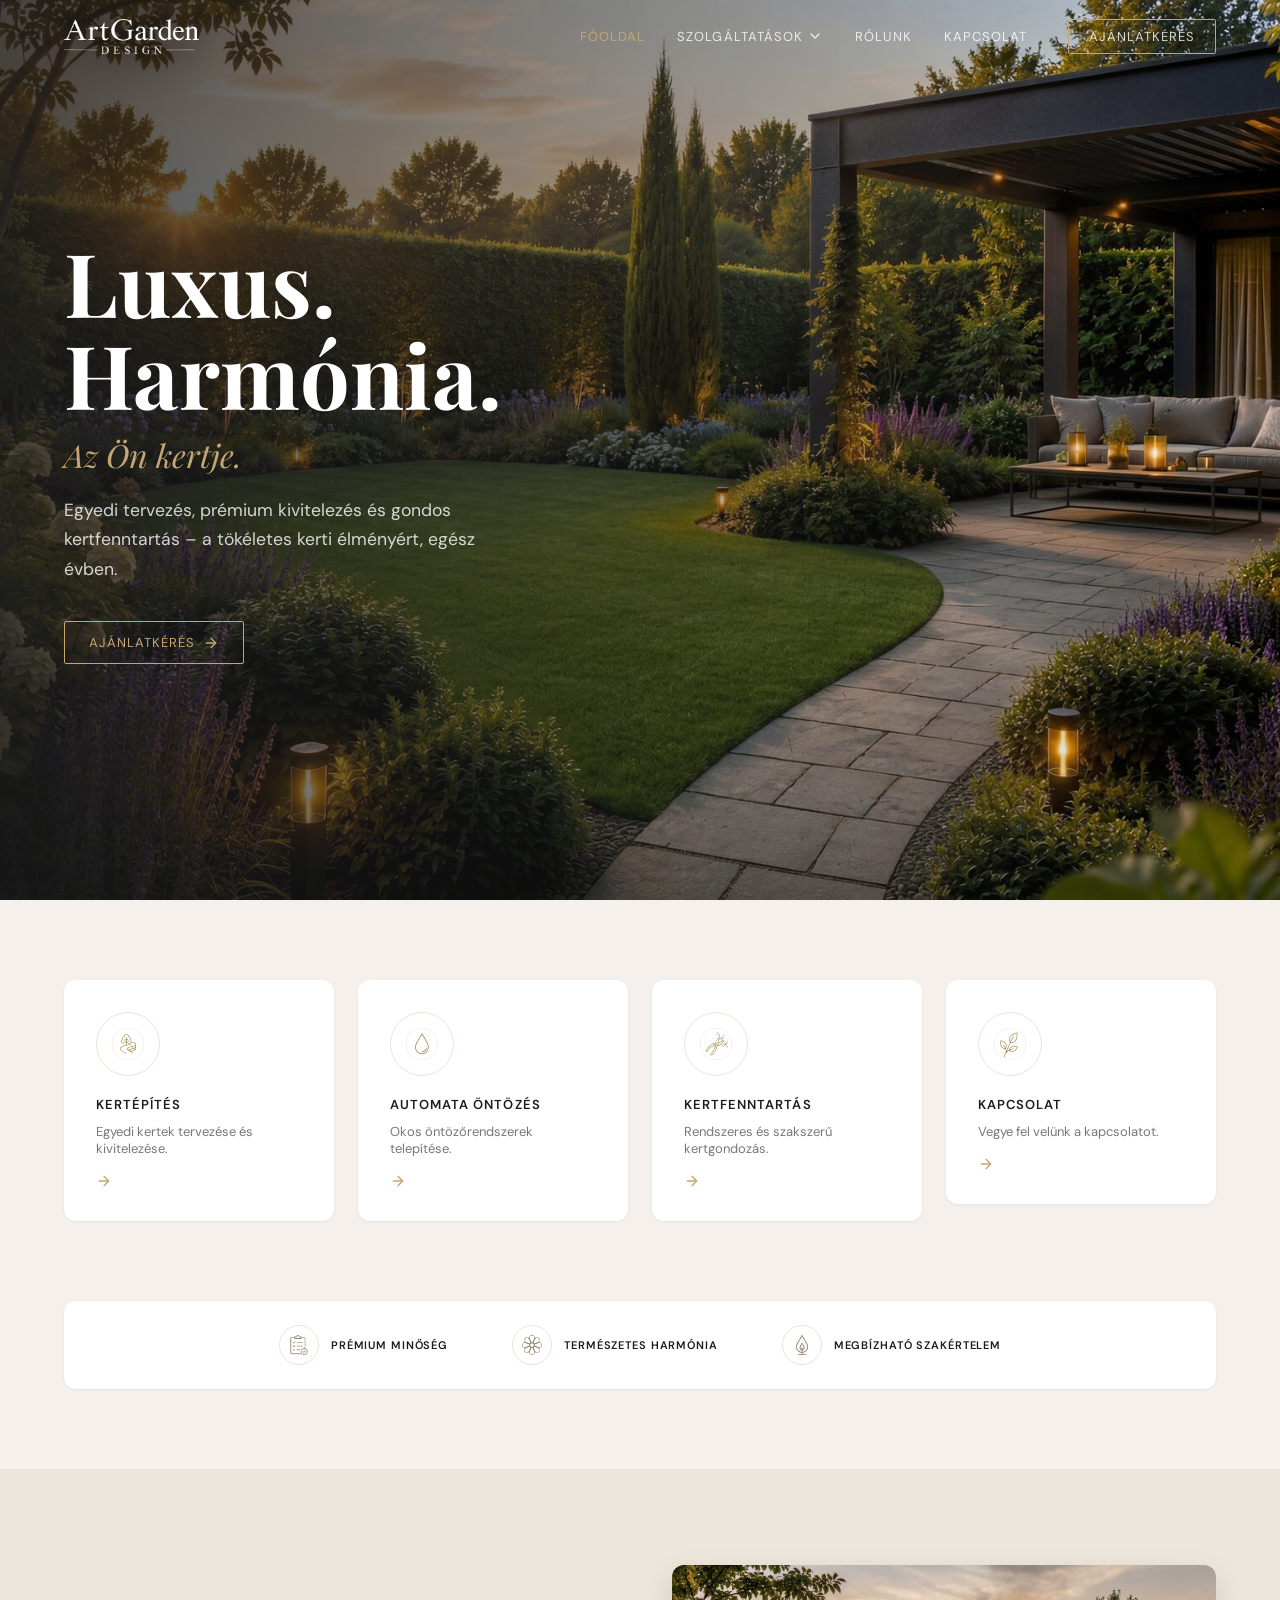
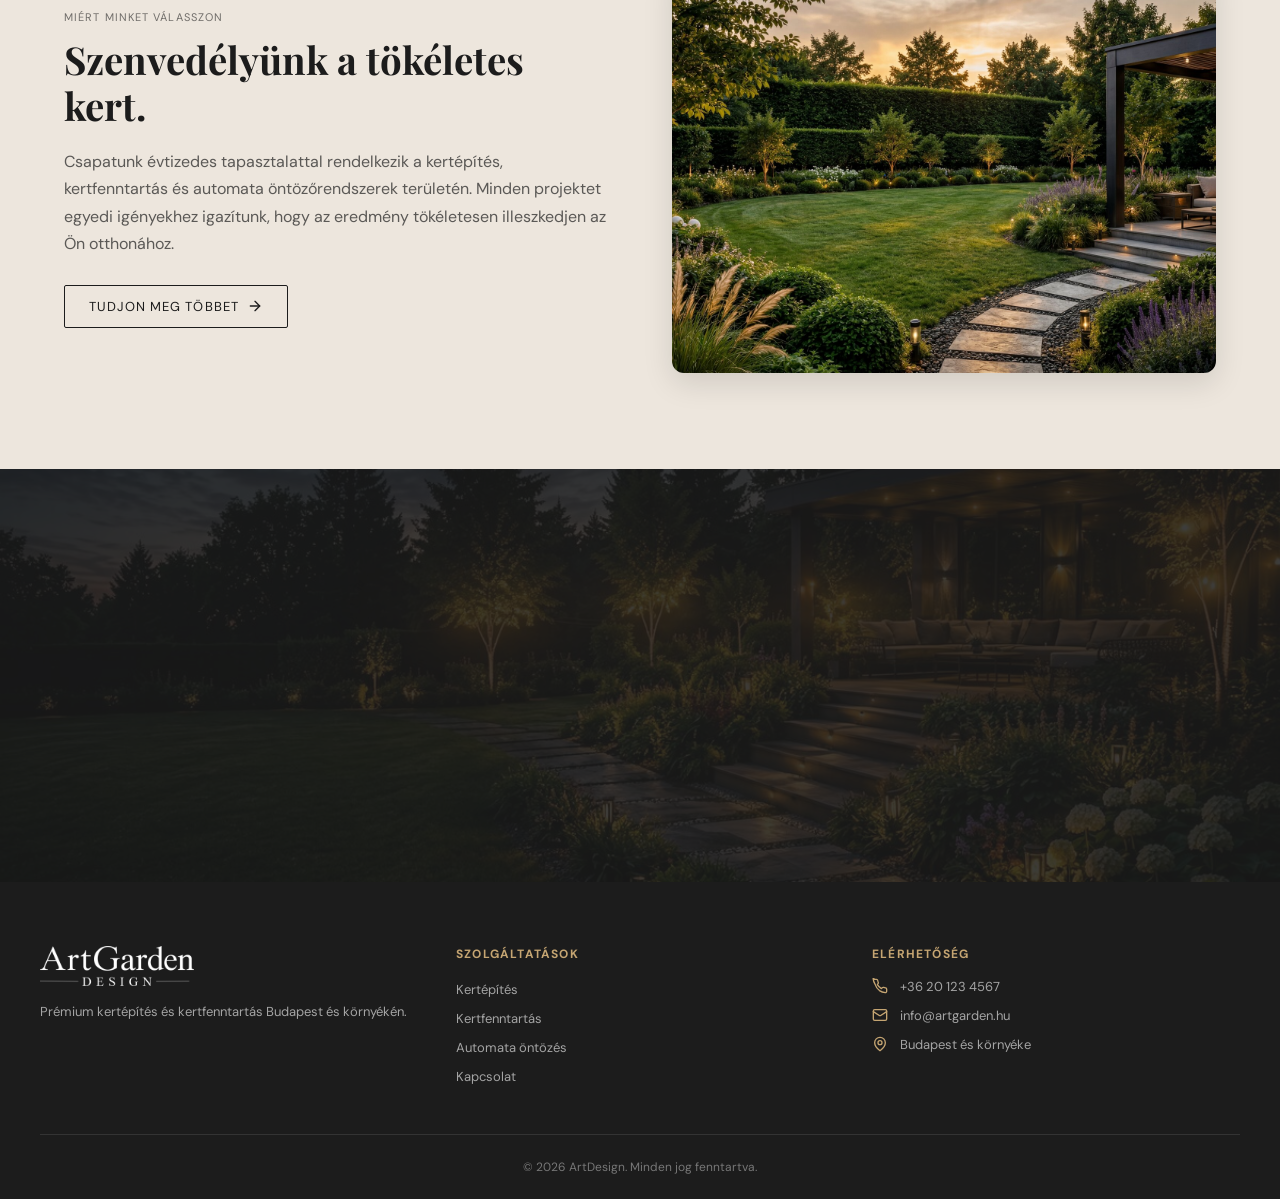
==== index.html @ 79c00138 "update update" ====
<!DOCTYPE html>
<html lang="hu">
<head>
  <meta charset="UTF-8" />
  <meta name="viewport" content="width=device-width, initial-scale=1.0" />
  <title>ArtDesign | Prémium kertépítés és kertfenntartás</title>
  <meta name="description" content="Egyedi tervezés, prémium kivitelezés és gondos kertfenntartás – a tökéletes kerti élményért, egész évben." />
  <link rel="icon" href="favicon.svg" />
  <link rel="stylesheet" href="css/style.css" />
</head>
<body>

<!-- ============================================================
     HEADER
============================================================ -->
<header class="site-header transparent">
  <div class="header-inner">
    <!-- Logo -->
    <a href="index.html" class="logo-wrap hero-logo" style="transform:translateY(80px);filter:drop-shadow(0 6px 24px rgba(0,0,0,.95)) drop-shadow(0 0 18px rgba(0,0,0,.75));" id="logo-link">
      <img src="logos/logo-icon.png" alt="" class="logo-icon" style="height:60px;width:60px;object-fit:contain;" />
      <img src="logos/logo-white.png" alt="ArtDesign logo" class="logo-text" style="height:35px;width:140px;object-fit:contain;object-position:left;align-self:flex-end;" />
    </a>

    <!-- Desktop Nav -->
    <nav class="nav-desktop">
      <a href="index.html" class="active">FŐOLDAL</a>
      <div class="nav-item" id="nav-services">
        <button onclick="document.getElementById('nav-services').classList.toggle('open')">
          SZOLGÁLTATÁSOK <span data-icon="chevronDown" class="nav-chevron" style="display:inline-flex;"></span>
        </button>
        <div class="dropdown">
          <a href="kertepites.html">Kertépítés</a>
          <a href="kertfenntartas.html">Kertfenntartás</a>
          <a href="automata-ontozes.html">Automata öntözés</a>
        </div>
      </div>
      <a href="index.html#rolunk">RÓLUNK</a>
      <a href="kapcsolat.html">KAPCSOLAT</a>
      <a href="kapcsolat.html" class="btn btn-gold btn-sm" style="margin-left:8px;">AJÁNLATKÉRÉS</a>
    </nav>

    <!-- Mobile burger -->
    <button class="mobile-menu-btn" aria-label="Menü">
      <span data-icon="menu" class="mobile-menu-icon" style="display:inline-flex;"></span>
    </button>
  </div>

  <!-- Mobile Nav -->
  <div class="mobile-nav">
    <a href="index.html">FŐOLDAL</a>
    <button class="mobile-services-toggle">
      SZOLGÁLTATÁSOK <span data-icon="chevronDown" style="display:inline-flex;"></span>
    </button>
    <div class="mobile-sub">
      <a href="kertepites.html">Kertépítés</a>
      <a href="kertfenntartas.html">Kertfenntartás</a>
      <a href="automata-ontozes.html">Automata öntözés</a>
    </div>
    <a href="index.html#rolunk">RÓLUNK</a>
    <a href="kapcsolat.html">KAPCSOLAT</a>
  </div>
</header>

<!-- ============================================================
     MOBILE HERO
============================================================ -->
<main class="mobile-hero">
  <div class="mobile-hero-bg">
    <div class="mobile-hero-bg-img"></div>
    <div class="mobile-hero-fade"></div>
  </div>

  <div class="mobile-hero-spacer"></div>

  <!-- Hero text -->
  <div class="mobile-hero-text">
    <h1>Luxus.</h1>
    <h1>Harmónia.</h1>
    <p class="gold-sub">Az Ön kertje.</p>
    <p class="desc">Egyedi tervezés, prémium kivitelezés és gondos kertfenntartás – a tökéletes kerti élményért.</p>
    <a href="kapcsolat.html" class="btn btn-gold" style="font-size:clamp(8px,2.2vw,10px);align-self:flex-start;">
      AJÁNLATKÉRÉS <span data-icon="arrowRight" style="display:inline-flex;width:12px;height:12px;"></span>
    </a>
  </div>

  <!-- Services + qualities -->
  <div class="mobile-bottom">
    <div class="mobile-services-grid">
      <a href="kertepites.html" class="mobile-service-card">
        <img src="icons/ikon-kertepites.png" alt="Kertépítés" />
        <div class="mobile-service-info">
          <div class="mobile-service-title">KERTÉPÍTÉS</div>
          <div class="mobile-service-divider"></div>
          <div class="mobile-service-desc">Egyedi kertek tervezése és kivitelezése.</div>
        </div>
        <span class="mobile-service-arrow" data-icon="arrowRight" style="display:inline-flex;width:16px;height:16px;"></span>
      </a>
      <a href="automata-ontozes.html" class="mobile-service-card">
        <img src="icons/ikon-ontozes.png" alt="Automata öntözés" />
        <div class="mobile-service-info">
          <div class="mobile-service-title">AUTOMATA ÖNTÖZÉS</div>
          <div class="mobile-service-divider"></div>
          <div class="mobile-service-desc">Okos öntözőrendszerek telepítése.</div>
        </div>
        <span class="mobile-service-arrow" data-icon="arrowRight" style="display:inline-flex;width:16px;height:16px;"></span>
      </a>
      <a href="kertfenntartas.html" class="mobile-service-card">
        <img src="icons/ikon-kertfenntartas.png" alt="Kertfenntartás" />
        <div class="mobile-service-info">
          <div class="mobile-service-title">KERTFENNTARTÁS</div>
          <div class="mobile-service-divider"></div>
          <div class="mobile-service-desc">Rendszeres és szakszerű kertgondozás.</div>
        </div>
        <span class="mobile-service-arrow" data-icon="arrowRight" style="display:inline-flex;width:16px;height:16px;"></span>
      </a>
      <a href="kapcsolat.html" class="mobile-service-card">
        <img src="icons/ikon-kapcsolat.png" alt="Kapcsolat" />
        <div class="mobile-service-info">
          <div class="mobile-service-title">KAPCSOLAT</div>
          <div class="mobile-service-divider"></div>
          <div class="mobile-service-desc">Vegye fel velünk a kapcsolatot.</div>
        </div>
        <span class="mobile-service-arrow" data-icon="arrowRight" style="display:inline-flex;width:16px;height:16px;"></span>
      </a>
    </div>

    <div class="qualities-bar">
      <div class="quality-item">
        <div class="quality-icon"><img src="icons/eszkoz-103.png" alt="" /></div>
        <span class="quality-label">PRÉMIUM MINŐSÉG</span>
      </div>
      <div class="quality-item">
        <div class="quality-icon"><img src="icons/eszkoz-95.png" alt="" /></div>
        <span class="quality-label">TERMÉSZETES HARMÓNIA</span>
      </div>
      <div class="quality-item">
        <div class="quality-icon"><img src="icons/eszkoz-82.png" alt="" /></div>
        <span class="quality-label">MEGBÍZHATÓ SZAKÉRTELEM</span>
      </div>
    </div>
  </div>
</main>

<!-- ============================================================
     DESKTOP LAYOUT
============================================================ -->
<div class="desktop-main" style="display:none;">

  <!-- Hero -->
  <section class="desktop-hero">
    <div class="hero-bg-img">
      <img src="images/HERO_DESKTOP.jpg" alt="Luxus kert alkonyatkor" />
    </div>
    <div class="hero-overlay-lr"></div>
    <div class="hero-content">
      <div class="hero-text fade-in">
        <h1>Luxus.</h1>
        <h1>Harmónia.</h1>
        <p class="gold-italic">Az Ön kertje.</p>
        <p class="desc">Egyedi tervezés, prémium kivitelezés és gondos kertfenntartás – a tökéletes kerti élményért, egész évben.</p>
        <a href="kapcsolat.html" class="btn btn-gold">AJÁNLATKÉRÉS <span data-icon="arrowRight" style="display:inline-flex;width:16px;height:16px;"></span></a>
      </div>
    </div>
  </section>

  <!-- Services Grid -->
  <section class="services-section">
    <div class="container">
      <div class="services-grid">
        <div class="fade-in" data-delay="0">
          <a href="kertepites.html" class="service-card">
            <div class="service-card-icon"><img src="icons/ikon-kertepites.png" alt="" /></div>
            <h3>KERTÉPÍTÉS</h3>
            <p>Egyedi kertek tervezése és kivitelezése.</p>
            <span class="arrow" data-icon="arrowRight" style="display:inline-flex;width:16px;height:16px;"></span>
          </a>
        </div>
        <div class="fade-in" data-delay="0.1">
          <a href="automata-ontozes.html" class="service-card">
            <div class="service-card-icon"><img src="icons/ikon-ontozes.png" alt="" /></div>
            <h3>AUTOMATA ÖNTÖZÉS</h3>
            <p>Okos öntözőrendszerek telepítése.</p>
            <span class="arrow" data-icon="arrowRight" style="display:inline-flex;width:16px;height:16px;"></span>
          </a>
        </div>
        <div class="fade-in" data-delay="0.2">
          <a href="kertfenntartas.html" class="service-card">
            <div class="service-card-icon"><img src="icons/ikon-kertfenntartas.png" alt="" /></div>
            <h3>KERTFENNTARTÁS</h3>
            <p>Rendszeres és szakszerű kertgondozás.</p>
            <span class="arrow" data-icon="arrowRight" style="display:inline-flex;width:16px;height:16px;"></span>
          </a>
        </div>
        <div class="fade-in" data-delay="0.3">
          <a href="kapcsolat.html" class="service-card">
            <div class="service-card-icon"><img src="icons/ikon-kapcsolat.png" alt="" /></div>
            <h3>KAPCSOLAT</h3>
            <p>Vegye fel velünk a kapcsolatot.</p>
            <span class="arrow" data-icon="arrowRight" style="display:inline-flex;width:16px;height:16px;"></span>
          </a>
        </div>
      </div>
    </div>
  </section>

  <!-- Qualities -->
  <section class="qualities-section">
    <div class="container">
      <div class="qualities-desktop fade-in">
        <div class="quality-row">
          <div class="quality-icon"><img src="icons/eszkoz-103.png" alt="" /></div>
          <span>PRÉMIUM MINŐSÉG</span>
        </div>
        <div class="quality-row">
          <div class="quality-icon"><img src="icons/eszkoz-95.png" alt="" /></div>
          <span>TERMÉSZETES HARMÓNIA</span>
        </div>
        <div class="quality-row">
          <div class="quality-icon"><img src="icons/eszkoz-82.png" alt="" /></div>
          <span>MEGBÍZHATÓ SZAKÉRTELEM</span>
        </div>
      </div>
    </div>
  </section>

  <!-- About -->
  <section class="about-section" id="rolunk">
    <div class="container">
      <div class="about-grid">
        <div class="fade-in-left">
          <p class="about-overline">MIÉRT MINKET VÁLASSZON</p>
          <h2 class="about-title">Szenvedélyünk a tökéletes kert.</h2>
          <p class="about-desc">Csapatunk évtizedes tapasztalattal rendelkezik a kertépítés, kertfenntartás és automata öntözőrendszerek területén. Minden projektet egyedi igényekhez igazítunk, hogy az eredmény tökéletesen illeszkedjen az Ön otthonához.</p>
          <a href="kapcsolat.html" class="btn btn-dark">TUDJON MEG TÖBBET <span data-icon="arrowRight" style="display:inline-flex;width:16px;height:16px;"></span></a>
        </div>
        <div class="about-img fade-in-right">
          <img src="images/HERO_3_Desktop.jpg" alt="Gyönyörű kert naplementekor" />
        </div>
      </div>
    </div>
  </section>

  <!-- CTA -->
  <section class="cta-section">
    <div class="cta-bg">
      <img src="images/kertépítés_3.jpg" alt="Kerti ösvény éjszaka" />
    </div>
    <div class="cta-overlay"></div>
    <div class="cta-inner">
      <div class="max-w fade-in">
        <h2 class="cta-title">Készítsük el együtt az Ön álomkertjét.</h2>
        <div class="cta-divider"></div>
        <p class="cta-desc">Kérjen személyre szabott ajánlatot még ma!</p>
        <a href="kapcsolat.html" class="btn btn-gold">KAPCSOLATFELVÉTEL <span data-icon="arrowRight" style="display:inline-flex;width:16px;height:16px;"></span></a>
      </div>
    </div>
  </section>

  <!-- Footer -->
  <footer class="site-footer">
    <div class="container footer-inner">
      <div class="footer-grid">
        <div>
          <img src="logos/logo-white.png" alt="ArtDesign" class="footer-logo" />
          <p class="footer-tagline">Prémium kertépítés és kertfenntartás Budapest és környékén.</p>
        </div>
        <div>
          <h4 class="footer-section-title">Szolgáltatások</h4>
          <ul class="footer-links">
            <li><a href="kertepites.html">Kertépítés</a></li>
            <li><a href="kertfenntartas.html">Kertfenntartás</a></li>
            <li><a href="automata-ontozes.html">Automata öntözés</a></li>
            <li><a href="kapcsolat.html">Kapcsolat</a></li>
          </ul>
        </div>
        <div>
          <h4 class="footer-section-title">Elérhetőség</h4>
          <ul class="footer-contact">
            <li class="footer-contact-item"><span data-icon="phone" style="display:inline-flex;color:var(--gold);"></span> +36 20 123 4567</li>
            <li class="footer-contact-item"><span data-icon="mail" style="display:inline-flex;color:var(--gold);"></span> info@artgarden.hu</li>
            <li class="footer-contact-item"><span data-icon="mapPin" style="display:inline-flex;color:var(--gold);"></span> Budapest és környéke</li>
          </ul>
        </div>
      </div>
      <div class="footer-bottom">© <span class="footer-year"></span> ArtDesign. Minden jog fenntartva.</div>
    </div>
  </footer>

</div><!-- /desktop-main -->

<script src="js/main.js"></script>
<script>
  // Show correct layout based on viewport
  function applyLayout() {
    const desktop = document.querySelector('.desktop-main');
    const mobile = document.querySelector('.mobile-hero');
    if (window.innerWidth >= 1024) {
      if (desktop) desktop.style.display = 'block';
      if (mobile) mobile.style.display = 'none';
      // Fix header logo on desktop
      const logoLink = document.getElementById('logo-link');
      if (logoLink) { logoLink.style.transform = 'none'; logoLink.style.alignSelf = 'center'; }
    } else {
      if (desktop) desktop.style.display = 'none';
      if (mobile) mobile.style.display = 'flex';
    }
  }
  applyLayout();
  window.addEventListener('resize', applyLayout);
</script>
</body>
</html>
---- css/style.css ----
/* ============================================================
   ArtDesign – Main Stylesheet
   ============================================================ */

/* ---------- Google Fonts ---------- */
@import url('https://fonts.googleapis.com/css2?family=DM+Sans:ital,opsz,wght@0,9..40,300;0,9..40,400;0,9..40,500;0,9..40,600;0,9..40,700;1,9..40,400&family=Playfair+Display:ital,wght@0,400;0,500;0,600;0,700;1,400;1,500&display=swap');

/* ---------- CSS Variables ---------- */
:root {
  --gold: #C5A572;
  --gold-light: #D4BB8A;
  --gold-dark: #A8884E;
  --cream: #F5F0EB;
  --cream-dark: #EDE6DD;
  --dark: #1C1C1C;
  --dark-light: #2A2A2A;
  --font-sans: 'DM Sans', sans-serif;
  --font-display: 'Playfair Display', serif;
}

/* ---------- Reset & Base ---------- */
*, *::before, *::after { box-sizing: border-box; margin: 0; padding: 0; }
html { scroll-behavior: smooth; font-size: 16px; }
body {
  font-family: var(--font-sans);
  background-color: var(--cream);
  color: var(--dark);
  -webkit-font-smoothing: antialiased;
}
img { max-width: 100%; display: block; }
a { text-decoration: none; color: inherit; }
button { cursor: pointer; font-family: inherit; border: none; background: none; }
ul { list-style: none; }

/* ---------- Utility ---------- */
.container { max-width: 1200px; margin: 0 auto; padding: 0 24px; }
.font-display { font-family: var(--font-display); }
.text-gold { color: var(--gold); }
.text-dark { color: var(--dark); }
.text-white { color: #fff; }
.text-white-60 { color: rgba(255,255,255,.6); }
.text-white-70 { color: rgba(255,255,255,.7); }
.text-white-80 { color: rgba(255,255,255,.8); }
.italic { font-style: italic; }
.tracking-wider { letter-spacing: 0.08em; }
.tracking-widest { letter-spacing: 0.15em; }
.uppercase { text-transform: uppercase; }

/* ---------- Buttons / CTAs ---------- */
.btn {
  display: inline-flex;
  align-items: center;
  gap: 8px;
  padding: 12px 24px;
  font-size: 13px;
  letter-spacing: 0.08em;
  border-radius: 2px;
  transition: background 0.3s, color 0.3s, transform 0.2s;
  font-family: var(--font-sans);
  white-space: nowrap;
}
.btn-gold {
  border: 1px solid var(--gold);
  color: var(--gold);
  background: transparent;
}
.btn-gold:hover { background: var(--gold); color: #fff; }
.btn-dark {
  border: 1px solid var(--dark);
  color: var(--dark);
  background: transparent;
}
.btn-dark:hover { background: var(--dark); color: #fff; }
.btn-gold-fill {
  background: var(--gold);
  color: #fff;
  border: 1px solid var(--gold);
}
.btn-gold-fill:hover { background: var(--gold-dark); border-color: var(--gold-dark); }
.btn svg { transition: transform 0.2s; flex-shrink: 0; }
.btn:hover svg { transform: translateX(4px); }
.btn-sm { padding: 8px 20px; font-size: 11px; }

/* ---------- Header ---------- */
.site-header {
  position: fixed;
  top: 0; left: 0; right: 0;
  z-index: 100;
  transition: background 0.3s, backdrop-filter 0.3s, box-shadow 0.3s;
  height: 72px;
}
.site-header.scrolled {
  background: rgba(28,28,28,.95);
  backdrop-filter: blur(12px);
  box-shadow: 0 2px 20px rgba(0,0,0,.2);
}
.site-header.transparent { background: transparent; }
.site-header.bg-dark-80 { background: rgba(28,28,28,.8); backdrop-filter: blur(4px); }

.header-inner {
  max-width: 1200px;
  margin: 0 auto;
  padding: 0 24px;
  height: 100%;
  display: flex;
  align-items: center;
  justify-content: space-between;
}
.logo-wrap { display: flex; align-items: center; gap: 8px; }
.logo-wrap img { height: 40px; width: auto; object-fit: contain; }
.logo-icon { height: 56px; width: 56px; display: none; }

.nav-desktop { display: none; align-items: center; gap: 32px; }
.nav-desktop a, .nav-desktop button {
  font-size: 13px;
  letter-spacing: 0.08em;
  color: rgba(255,255,255,.8);
  transition: color 0.2s;
  display: flex; align-items: center; gap: 4px;
  background: none;
}
.nav-desktop a:hover,
.nav-desktop button:hover,
.nav-desktop a.active,
.nav-desktop button.active { color: var(--gold); }

/* Dropdown */
.nav-item { position: relative; }
.dropdown {
  position: absolute;
  top: calc(100% + 12px);
  left: 0;
  background: #2A2A2A;
  border-radius: 8px;
  overflow: hidden;
  min-width: 200px;
  box-shadow: 0 8px 30px rgba(0,0,0,.3);
  opacity: 0;
  visibility: hidden;
  transform: translateY(-8px);
  transition: opacity 0.2s, transform 0.2s, visibility 0.2s;
}
.nav-item:hover .dropdown,
.nav-item.open .dropdown {
  opacity: 1;
  visibility: visible;
  transform: translateY(0);
}
.dropdown a {
  display: block;
  padding: 12px 20px;
  font-size: 13px;
  color: rgba(255,255,255,.8);
  transition: color 0.2s, background 0.2s;
}
.dropdown a:hover { color: var(--gold); background: rgba(255,255,255,.05); }

.nav-chevron { transition: transform 0.2s; }
.nav-item.open .nav-chevron { transform: rotate(180deg); }

/* Mobile burger */
.mobile-menu-btn {
  display: flex;
  align-items: center;
  justify-content: center;
  width: 40px; height: 40px;
  position: relative;
  isolation: isolate;
  color: #fff;
  filter: drop-shadow(0 4px 14px rgba(0,0,0,.85));
}
.mobile-menu-btn::before {
  content: "";
  position: absolute;
  inset: -10px;
  border-radius: 999px;
  background: radial-gradient(circle at center, rgba(0,0,0,.78) 0%, rgba(0,0,0,.42) 52%, rgba(0,0,0,0) 100%);
  filter: blur(8px);
  z-index: -1;
  pointer-events: none;
}
.mobile-nav {
  display: none;
  background: var(--dark);
  border-top: 1px solid rgba(255,255,255,.1);
  padding: 16px 24px 24px;
}
.mobile-nav.open { display: block; }
.mobile-nav a, .mobile-nav button {
  display: block;
  width: 100%;
  padding: 12px 0;
  font-size: 13px;
  letter-spacing: 0.08em;
  color: rgba(255,255,255,.8);
  text-align: left;
  border-bottom: 1px solid rgba(255,255,255,.06);
}
.mobile-nav a:hover { color: var(--gold); }
.mobile-services-toggle {
  display: flex; justify-content: space-between; align-items: center; width: 100%;
  padding: 12px 0;
  font-size: 13px; letter-spacing: 0.08em;
  color: rgba(255,255,255,.8);
  border-bottom: 1px solid rgba(255,255,255,.06);
}
.mobile-sub { display: none; padding-left: 16px; }
.mobile-sub.open { display: block; }
.mobile-sub a { font-size: 12px; }

/* ---------- Mobile Homepage ---------- */
.mobile-hero {
  position: relative;
  height: 100dvh;
  overflow: hidden;
  background-color: #1C1C1C;
  display: flex;
  flex-direction: column;
}
.mobile-hero-bg {
  position: absolute;
  inset: 0;
  pointer-events: none;
  z-index: 0;
}
.mobile-hero-bg-img {
  position: absolute;
  top: 0; left: 0; right: 0;
  height: 75%;
  background-image: url('../logos/mobile-background.png');
  background-size: cover;
  background-position: center -12px;
  background-repeat: no-repeat;
}
.mobile-hero-fade {
  position: absolute;
  inset: 0;
  background: linear-gradient(to bottom, transparent 55%, var(--cream) 72%);
}
.mobile-hero-spacer {
  flex-shrink: 0;
  height: clamp(80px, 18dvh, 130px);
}
.mobile-hero-text {
  flex: 1;
  display: flex;
  flex-direction: column;
  justify-content: center;
  position: relative;
  isolation: isolate;
  z-index: 1;
  padding: 0 20px 12px;
}
.mobile-hero-text::before {
  content: "";
  position: absolute;
  left: 50%;
  top: 50%;
  width: min(92vw, 420px);
  height: min(48vh, 280px);
  transform: translate(-50%, -50%);
  background: radial-gradient(ellipse at center, rgba(0,0,0,.62) 0%, rgba(0,0,0,.35) 52%, rgba(0,0,0,0) 100%);
  filter: blur(16px);
  z-index: -1;
  pointer-events: none;
}
.mobile-hero-text h1 {
  font-family: var(--font-display);
  font-size: clamp(1.6rem, 7vw, 2.5rem);
  font-weight: 400;
  line-height: 1.05;
  color: #fff;
  text-shadow: 0 4px 20px rgba(0,0,0,.9), 0 1px 6px rgba(0,0,0,.75);
}
.mobile-hero-text .gold-sub {
  font-family: var(--font-display);
  font-style: italic;
  color: var(--gold);
  font-size: clamp(0.85rem, 3.5vw, 1.125rem);
  margin: 6px 0 8px;
  text-shadow: 0 3px 16px rgba(0,0,0,.82), 0 1px 6px rgba(0,0,0,.65);
}
.mobile-hero-text .desc {
  color: rgba(255,255,255,.8);
  font-size: clamp(0.6rem, 2.5vw, 0.75rem);
  line-height: 1.6;
  max-width: 260px;
  margin-bottom: 12px;
  text-shadow: 0 2px 12px rgba(0,0,0,.8), 0 1px 4px rgba(0,0,0,.65);
}
.mobile-hero-text .btn {
  font-size: clamp(8px, 2.2vw, 10px);
  align-self: flex-start;
  padding: 9px 18px;
  position: relative;
  isolation: isolate;
}
.mobile-hero-text .btn::before {
  content: "";
  position: absolute;
  left: 50%;
  top: 50%;
  width: calc(100% + 34px);
  height: calc(100% + 22px);
  transform: translate(-50%, -50%);
  border-radius: 999px;
  background: radial-gradient(ellipse at center, rgba(0,0,0,.74) 0%, rgba(0,0,0,.4) 55%, rgba(0,0,0,0) 100%);
  filter: blur(8px);
  z-index: -1;
  pointer-events: none;
}

.mobile-bottom {
  flex-shrink: 0;
  position: relative;
  z-index: 1;
  padding: 0 12px 16px;
  display: flex;
  flex-direction: column;
  gap: 8px;
}
.mobile-services-grid {
  display: grid;
  grid-template-columns: 1fr 1fr;
  gap: 8px;
}
.mobile-service-card {
  position: relative;
  display: flex;
  align-items: center;
  gap: 10px;
  background: #fff;
  border-radius: 8px;
  padding: 10px;
  box-shadow: 0 1px 3px rgba(0,0,0,.08);
  height: 100px;
}
.mobile-service-card img {
  width: 64px; height: 64px;
  object-fit: contain;
  flex-shrink: 0;
}
.mobile-service-info { flex: 1; min-width: 0; display: flex; flex-direction: column; justify-content: center; }
.mobile-service-title {
  font-size: 9px;
  font-weight: 700;
  letter-spacing: 0.08em;
  color: var(--dark);
  margin-bottom: 2px;
  transform: translateY(-6px);
}
.mobile-service-divider {
  width: 24px; height: 1px;
  background: var(--gold);
  margin-bottom: 4px;
}
.mobile-service-desc {
  font-size: 8px;
  color: rgba(28,28,28,.6);
  line-height: 1.3;
  transform: translateY(6px);
}
.mobile-service-arrow {
  position: absolute;
  right: 8px; bottom: 8px;
  color: var(--gold);
  width: 16px; height: 16px;
}

.qualities-bar {
  background: #fff;
  border-radius: 12px;
  padding: 10px 8px;
  display: flex;
  align-items: center;
  justify-content: space-between;
  box-shadow: 0 1px 3px rgba(0,0,0,.08);
}
.quality-item {
  display: flex;
  align-items: center;
  justify-content: center;
  gap: 6px;
  flex: 1;
  padding: 0 4px;
}
.quality-item:not(:last-child) { border-right: 1px solid #e5e7eb; }
.quality-icon {
  width: 28px; height: 28px;
  border-radius: 50%;
  border: 1px solid rgba(197,165,114,.3);
  display: flex; align-items: center; justify-content: center;
  flex-shrink: 0;
}
.quality-icon img { width: 14px; height: 14px; object-fit: contain; }
.quality-label {
  font-size: 7px;
  font-weight: 700;
  letter-spacing: 0.06em;
  color: var(--dark);
  text-transform: uppercase;
  line-height: 1.2;
  max-width: 56px;
  text-align: center;
}

/* ---------- Desktop Hero ---------- */
.desktop-hero {
  position: relative;
  min-height: 100vh;
  display: flex;
  align-items: center;
  overflow: hidden;
}
.hero-bg-img {
  position: absolute;
  inset: 0;
}
.hero-bg-img img {
  width: 100%; height: 100%;
  object-fit: cover;
}
.hero-overlay-lr {
  position: absolute;
  inset: 0;
  background: linear-gradient(to right, rgba(28,28,28,.8), rgba(28,28,28,.4) 50%, transparent);
}
.hero-content {
  position: relative;
  max-width: 1200px;
  margin: 0 auto;
  padding: 128px 24px;
  width: 100%;
}
.hero-text { max-width: 560px; }
.hero-text h1 {
  font-family: var(--font-display);
  font-size: clamp(4rem, 7vw, 5.5rem);
  line-height: 1.05;
  color: #fff;
}
.hero-text .gold-italic {
  font-family: var(--font-display);
  font-size: clamp(1.5rem, 3vw, 2rem);
  color: var(--gold);
  font-style: italic;
  margin: 12px 0 20px;
}
.hero-text .desc {
  color: rgba(255,255,255,.8);
  font-size: 1.1rem;
  line-height: 1.7;
  max-width: 440px;
  margin-bottom: 36px;
}

/* ---------- Services Grid (desktop home) ---------- */
.services-section { padding: 80px 0; background: var(--cream); }
.services-grid {
  display: grid;
  grid-template-columns: repeat(4, 1fr);
  gap: 24px;
}
.service-card {
  background: #fff;
  border-radius: 12px;
  padding: 32px;
  box-shadow: 0 1px 3px rgba(0,0,0,.06);
  transition: box-shadow 0.3s;
  display: flex;
  flex-direction: column;
}
.service-card:hover { box-shadow: 0 8px 24px rgba(0,0,0,.1); }
.service-card-icon {
  width: 64px; height: 64px;
  border-radius: 50%;
  border: 1px solid rgba(197,165,114,.3);
  display: flex; align-items: center; justify-content: center;
  margin-bottom: 20px;
}
.service-card-icon img { width: 32px; height: 32px; object-fit: contain; }
.service-card h3 {
  font-size: 13px;
  font-weight: 600;
  letter-spacing: 0.08em;
  color: var(--dark);
  margin-bottom: 10px;
}
.service-card p {
  font-size: 13px;
  color: rgba(28,28,28,.6);
  margin-bottom: 16px;
  flex: 1;
}
.service-card .arrow { color: var(--gold); transition: transform 0.2s; }
.service-card:hover .arrow { transform: translateX(8px); }

/* ---------- Qualities (desktop home) ---------- */
.qualities-section { padding: 0 0 80px; background: var(--cream); }
.qualities-desktop {
  background: #fff;
  border-radius: 12px;
  padding: 24px 40px;
  display: flex;
  align-items: center;
  justify-content: center;
  gap: 64px;
  box-shadow: 0 1px 3px rgba(0,0,0,.06);
}
.quality-row { display: flex; align-items: center; gap: 12px; }
.quality-row .quality-icon { width: 40px; height: 40px; }
.quality-row .quality-icon img { width: 20px; height: 20px; }
.quality-row span {
  font-size: 11px;
  font-weight: 600;
  letter-spacing: 0.08em;
  text-transform: uppercase;
  color: var(--dark);
}

/* ---------- About Section ---------- */
.about-section { padding: 96px 0; background: var(--cream-dark); }
.about-grid { display: grid; grid-template-columns: 1fr 1fr; gap: 64px; align-items: center; }
.about-overline {
  font-size: 11px;
  letter-spacing: 0.1em;
  text-transform: uppercase;
  color: rgba(28,28,28,.6);
  margin-bottom: 12px;
}
.about-title {
  font-family: var(--font-display);
  font-size: clamp(1.8rem, 3vw, 2.5rem);
  line-height: 1.2;
  color: var(--dark);
  margin-bottom: 20px;
}
.about-desc {
  color: rgba(28,28,28,.7);
  line-height: 1.7;
  margin-bottom: 28px;
}
.about-img {
  position: relative;
  aspect-ratio: 4/3;
  border-radius: 12px;
  overflow: hidden;
  box-shadow: 0 10px 30px rgba(0,0,0,.12);
}
.about-img img { width: 100%; height: 100%; object-fit: cover; }

/* ---------- CTA Section ---------- */
.cta-section {
  position: relative;
  padding: 96px 0;
  overflow: hidden;
}
.cta-bg { position: absolute; inset: 0; }
.cta-bg img { width: 100%; height: 100%; object-fit: cover; }
.cta-overlay { position: absolute; inset: 0; background: rgba(28,28,28,.85); }
.cta-inner { position: relative; max-width: 1200px; margin: 0 auto; padding: 0 24px; }
.cta-inner .max-w { max-width: 560px; }
.cta-title {
  font-family: var(--font-display);
  font-size: clamp(1.6rem, 3vw, 2.2rem);
  color: #fff;
  font-style: italic;
  line-height: 1.3;
  margin-bottom: 16px;
}
.cta-divider { width: 40px; height: 2px; background: var(--gold); margin-bottom: 16px; }
.cta-desc { color: rgba(255,255,255,.7); margin-bottom: 32px; font-size: 15px; }

.cta-banner { background: var(--cream-dark); padding: 24px 0; }
.cta-banner-inner {
  background: var(--dark);
  border-radius: 12px;
  padding: 32px;
  display: flex;
  flex-direction: column;
  gap: 20px;
  align-items: flex-start;
}
.cta-banner-left { display: flex; align-items: center; gap: 16px; }
.cta-banner-icon {
  width: 48px; height: 48px;
  border-radius: 50%;
  border: 1px solid rgba(197,165,114,.3);
  display: flex; align-items: center; justify-content: center;
  flex-shrink: 0;
}
.cta-banner-icon img { width: 24px; height: 24px; object-fit: contain; }
.cta-banner-text .title { color: #fff; font-weight: 500; font-size: 15px; }
.cta-banner-text .sub { color: rgba(255,255,255,.6); font-size: 13px; }

/* ---------- Service Hero ---------- */
.service-hero {
  position: relative;
  min-height: 85vh;
  display: flex;
  align-items: flex-end;
  overflow: hidden;
}
.service-hero .hero-content { padding-bottom: 80px; padding-top: 140px; }
.service-breadcrumb { font-size: 12px; letter-spacing: 0.1em; text-transform: uppercase; color: var(--gold); margin-bottom: 16px; }
.service-title {
  font-family: var(--font-display);
  font-size: clamp(2.5rem, 6vw, 4.5rem);
  color: #fff;
  line-height: 1.1;
  margin-bottom: 12px;
}
.service-divider { width: 64px; height: 2px; background: var(--gold); margin-bottom: 16px; }
.service-subtitle {
  font-family: var(--font-display);
  font-size: clamp(1.1rem, 2vw, 1.5rem);
  color: var(--gold);
  font-style: italic;
  margin-bottom: 20px;
}
.service-desc {
  color: rgba(255,255,255,.8);
  line-height: 1.7;
  max-width: 440px;
  margin-bottom: 32px;
}

/* ---------- Features Grid ---------- */
.features-section { padding: 80px 0; background: var(--cream); }
.features-grid {
  display: grid;
  grid-template-columns: repeat(2, 1fr);
  gap: 32px;
}
.feature-item { text-align: center; }
.feature-icon {
  width: 64px; height: 64px;
  border-radius: 50%;
  border: 1px solid rgba(197,165,114,.3);
  display: flex; align-items: center; justify-content: center;
  margin: 0 auto 16px;
}
.feature-icon img { width: 28px; height: 28px; object-fit: contain; }
.feature-title {
  font-size: 11px;
  font-weight: 600;
  letter-spacing: 0.08em;
  text-transform: uppercase;
  color: var(--dark);
  margin-bottom: 8px;
}
.feature-desc { font-size: 12px; color: rgba(28,28,28,.8); line-height: 1.6; }

/* ---------- Content Section ---------- */
.content-section { padding: 80px 0; background: var(--cream-dark); }
.content-grid { display: grid; gap: 48px; }
.content-overline {
  font-size: 11px;
  letter-spacing: 0.1em;
  text-transform: uppercase;
  color: rgba(28,28,28,.6);
  margin-bottom: 12px;
}
.content-title {
  font-family: var(--font-display);
  font-size: clamp(1.5rem, 3vw, 2.2rem);
  color: var(--dark);
  line-height: 1.2;
  margin-bottom: 20px;
}
.content-desc { color: rgba(28,28,28,.7); line-height: 1.7; margin-bottom: 24px; }
.check-list { display: flex; flex-direction: column; gap: 12px; margin-bottom: 32px; }
.check-item { display: flex; align-items: center; gap: 12px; font-size: 13px; color: rgba(28,28,28,.8); }
.check-item svg { color: var(--gold); flex-shrink: 0; }
.content-images { display: grid; grid-template-columns: 1fr 1fr; gap: 16px; }
.content-img {
  position: relative;
  aspect-ratio: 3/4;
  border-radius: 8px;
  overflow: hidden;
  box-shadow: 0 4px 12px rgba(0,0,0,.1);
}
.content-img img { width: 100%; height: 100%; object-fit: cover; transition: transform 0.5s; }
.content-img:hover img { transform: scale(1.05); }

/* ---------- Process Steps ---------- */
.steps-section { padding: 80px 0; background: var(--cream); }
.steps-header {
  text-align: center;
  margin-bottom: 64px;
  display: flex;
  align-items: center;
  justify-content: center;
  gap: 16px;
}
.steps-header-line { height: 1px; width: 64px; background: rgba(28,28,28,.2); }
.steps-header-title { font-size: 12px; font-weight: 600; letter-spacing: 0.1em; text-transform: uppercase; color: var(--dark); }
.steps-grid { display: grid; grid-template-columns: repeat(2, 1fr); gap: 24px; }
.step-item { text-align: center; }
.step-icon {
  width: 56px; height: 56px;
  border-radius: 50%;
  border: 1px solid rgba(197,165,114,.3);
  display: flex; align-items: center; justify-content: center;
  margin: 0 auto 12px;
}
.step-icon img { width: 24px; height: 24px; object-fit: contain; }
.step-number { font-family: var(--font-display); font-size: 1.75rem; color: var(--gold); margin-bottom: 4px; }
.step-title { font-size: 11px; font-weight: 600; letter-spacing: 0.08em; text-transform: uppercase; color: var(--dark); margin-bottom: 8px; }
.step-desc { font-size: 11px; color: rgba(28,28,28,.6); line-height: 1.6; }

/* ---------- Contact Form Section ---------- */
.contact-section { padding: 80px 0; background: var(--cream-dark); }
.contact-grid { display: grid; gap: 48px; }
.contact-section h2.section-label {
  font-size: 12px;
  font-weight: 600;
  letter-spacing: 0.1em;
  text-transform: uppercase;
  color: var(--dark);
  margin-bottom: 32px;
}
.form-group { position: relative; }
.form-group input,
.form-group textarea {
  width: 100%;
  padding: 14px 16px 14px 48px;
  background: #fff;
  border-radius: 8px;
  border: 1px solid transparent;
  font-size: 13px;
  font-family: var(--font-sans);
  color: var(--dark);
  outline: none;
  transition: border-color 0.2s;
}
.form-group textarea { padding-top: 16px; resize: none; }
.form-group input:focus,
.form-group textarea:focus { border-color: var(--gold); }
.form-group input::placeholder,
.form-group textarea::placeholder { color: rgba(28,28,28,.4); }
.form-icon {
  position: absolute;
  left: 16px; top: 50%;
  transform: translateY(-50%);
  color: rgba(28,28,28,.4);
  pointer-events: none;
}
.form-icon.top { top: 18px; transform: none; }
.form-space { display: flex; flex-direction: column; gap: 16px; }
.consent-row { display: flex; align-items: flex-start; gap: 12px; }
.consent-row input[type="checkbox"] { margin-top: 2px; accent-color: var(--gold); width: 16px; height: 16px; }
.consent-row span { font-size: 11px; color: rgba(28,28,28,.6); line-height: 1.5; }

.contact-info-item { display: flex; align-items: flex-start; gap: 16px; }
.contact-info-icon {
  width: 40px; height: 40px;
  border-radius: 50%;
  border: 1px solid rgba(197,165,114,.3);
  display: flex; align-items: center; justify-content: center;
  flex-shrink: 0;
  color: var(--gold);
}
.contact-info-label { font-size: 13px; font-weight: 500; color: var(--dark); }
.contact-info-value { font-size: 13px; color: rgba(28,28,28,.6); }
.contact-info-list { display: flex; flex-direction: column; gap: 24px; }

.appointment-box { margin-top: 32px; background: #fff; border-radius: 12px; padding: 24px; box-shadow: 0 1px 3px rgba(0,0,0,.06); }
.appointment-box h3 { font-size: 11px; font-weight: 600; letter-spacing: 0.08em; text-transform: uppercase; color: var(--dark); margin-bottom: 6px; }
.appointment-box p { font-size: 11px; color: rgba(28,28,28,.6); margin-bottom: 16px; }
.appointment-box { display: flex; gap: 16px; align-items: flex-start; }
.appointment-icon { flex-shrink: 0; width: 44px; height: 44px; display: flex; align-items: center; justify-content: center; }
.appointment-title { font-size: 11px; font-weight: 600; letter-spacing: 0.08em; text-transform: uppercase; color: var(--dark); margin-bottom: 6px; }
.appointment-desc { font-size: 11px; color: rgba(28,28,28,.6); margin-bottom: 16px; line-height: 1.6; }

/* Contact form column layout */
.contact-form-col {}
.contact-info-col {}
.contact-img-col { border-radius: 12px; overflow: hidden; }
.contact-img-col img { width: 100%; height: 100%; object-fit: cover; border-radius: 12px; min-height: 300px; }
.contact-intro { font-size: 13px; color: rgba(28,28,28,.6); margin-bottom: 24px; line-height: 1.6; }

/* Contact form elements */
.contact-form { display: flex; flex-direction: column; gap: 16px; }
.form-row { display: grid; grid-template-columns: 1fr 1fr; gap: 16px; }
.form-group { display: flex; flex-direction: column; gap: 6px; }
.form-label { font-size: 12px; font-weight: 500; color: var(--dark); display: flex; align-items: center; gap: 6px; letter-spacing: 0.04em; }
.form-input { width: 100%; padding: 12px 14px; background: #fff; border-radius: 8px; border: 1px solid rgba(28,28,28,.15); font-size: 13px; font-family: var(--font-sans); color: var(--dark); outline: none; transition: border-color 0.2s; }
.form-input:focus { border-color: var(--gold); }
.form-input::placeholder { color: rgba(28,28,28,.35); }
.form-textarea { resize: none; min-height: 120px; }
.form-error { font-size: 11px; color: #dc2626; min-height: 16px; }
.form-checkbox-group { gap: 8px; }
.form-checkbox-label { display: flex; align-items: flex-start; gap: 10px; font-size: 11px; color: rgba(28,28,28,.6); line-height: 1.5; cursor: pointer; }
.form-checkbox-label input[type="checkbox"] { margin-top: 2px; accent-color: var(--gold); width: 15px; height: 15px; flex-shrink: 0; }
.form-submit { align-self: flex-start; display: flex; align-items: center; gap: 8px; }
.form-success { display: flex; align-items: center; gap: 10px; padding: 14px 18px; background: rgba(22,163,74,.08); border: 1px solid rgba(22,163,74,.25); border-radius: 8px; font-size: 13px; color: #15803d; }
.form-error-msg { padding: 14px 18px; background: rgba(220,38,38,.08); border: 1px solid rgba(220,38,38,.25); border-radius: 8px; font-size: 13px; color: #dc2626; }

.contact-side-img { position: relative; border-radius: 12px; overflow: hidden; box-shadow: 0 10px 30px rgba(0,0,0,.12); aspect-ratio: 3/4; }
.contact-side-img img { width: 100%; height: 100%; object-fit: cover; }

.success-box { background: #fff; border-radius: 12px; padding: 48px 24px; text-align: center; display: none; }
.success-box.visible { display: block; }
.success-icon { color: #16a34a; margin: 0 auto 16px; }
.success-box h3 { font-family: var(--font-display); font-size: 1.3rem; color: var(--dark); margin-bottom: 8px; }
.success-box p { font-size: 13px; color: rgba(28,28,28,.6); }
.form-wrap.hidden { display: none; }
.toast-msg {
  position: fixed;
  bottom: 24px; left: 50%; transform: translateX(-50%);
  background: var(--dark);
  color: #fff;
  padding: 12px 24px;
  border-radius: 8px;
  font-size: 13px;
  z-index: 9999;
  opacity: 0;
  transition: opacity 0.3s;
  pointer-events: none;
}
.toast-msg.show { opacity: 1; }
.toast-msg.error { background: #dc2626; }

/* ---------- Footer ---------- */
.site-footer { background: var(--dark); color: rgba(255,255,255,.8); }
.footer-inner { padding: 64px 0 0; }
.footer-grid { display: grid; grid-template-columns: 1fr; gap: 48px; }
.footer-logo { height: 40px; width: auto; margin-bottom: 16px; }
.footer-tagline { font-size: 13px; color: rgba(255,255,255,.6); line-height: 1.6; }
.footer-section-title { font-size: 12px; letter-spacing: 0.1em; text-transform: uppercase; color: var(--gold); margin-bottom: 16px; }
.footer-links { display: flex; flex-direction: column; gap: 8px; }
.footer-links a { font-size: 13px; color: rgba(255,255,255,.6); transition: color 0.2s; }
.footer-links a:hover { color: var(--gold); }
.footer-contact { display: flex; flex-direction: column; gap: 12px; }
.footer-contact-item { display: flex; align-items: center; gap: 12px; font-size: 13px; color: rgba(255,255,255,.6); }
.footer-contact-item svg { color: var(--gold); flex-shrink: 0; }
.footer-bottom {
  margin-top: 48px;
  padding: 24px 0;
  border-top: 1px solid rgba(255,255,255,.1);
  text-align: center;
  font-size: 12px;
  color: rgba(255,255,255,.4);
}

/* ---------- Animations ---------- */
.fade-in {
  opacity: 0;
  transform: translateY(20px);
  transition: opacity 0.6s ease, transform 0.6s ease;
}
.fade-in.visible {
  opacity: 1;
  transform: none;
}
.fade-in-left {
  opacity: 0;
  transform: translateX(-24px);
  transition: opacity 0.6s ease, transform 0.6s ease;
}
.fade-in-left.visible { opacity: 1; transform: none; }
.fade-in-right {
  opacity: 0;
  transform: translateX(24px);
  transition: opacity 0.6s ease, transform 0.6s ease;
}
.fade-in-right.visible { opacity: 1; transform: none; }

/* ---------- Responsive ---------- */
@media (min-width: 768px) {
  .features-grid { grid-template-columns: repeat(3, 1fr); }
  .steps-grid { grid-template-columns: repeat(3, 1fr); }
  .footer-grid { grid-template-columns: repeat(3, 1fr); }
  .cta-banner-inner { flex-direction: row; align-items: center; justify-content: space-between; }
  .contact-grid { grid-template-columns: 1fr 1fr; }
  .content-grid { grid-template-columns: 1fr 1fr; align-items: center; }
  .about-grid { grid-template-columns: 1fr 1fr; }
}

@media (min-width: 1024px) {
  .mobile-hero { display: none !important; }
  .desktop-only { display: block; }
  .logo-icon { display: none !important; }
  .logo-wrap { transform: none !important; align-self: center !important; }
  .mobile-menu-btn { display: none; }
  .nav-desktop { display: flex; }
  .features-grid { grid-template-columns: repeat(6, 1fr); gap: 32px; }
  .steps-grid { grid-template-columns: repeat(5, 1fr); }
  .contact-grid { grid-template-columns: 1fr 1fr 1fr; }
  .services-grid { grid-template-columns: repeat(4, 1fr); }
}

@media (max-width: 1023px) {
  .desktop-hero { display: none; }
  .desktop-main { display: none; }
  .services-section { display: none; }
  .qualities-section { display: none; }
  .about-section { display: none; }
  .service-hero { min-height: 75vh; }
  .features-grid { grid-template-columns: repeat(2, 1fr); }
  .steps-grid { grid-template-columns: repeat(2, 1fr); }
  .contact-grid { grid-template-columns: 1fr; }
  .form-row { grid-template-columns: 1fr; }
}

/* Header mobile overrides */
@media (max-width: 1023px) {
  .site-header { height: 60px; }
  .logo-icon { display: block !important; }
  .header-inner { align-items: center; }
  .logo-wrap img.logo-text { height: 32px; }
}

/* Subpage logo: keep inside header */
@media (max-width: 1023px) {
  .subpage-header .logo-wrap {
    transform: none !important;
    align-self: center !important;
  }
  .subpage-header .logo-icon { height: 36px !important; width: 36px !important; }
  .subpage-header .logo-wrap img.logo-text { height: 22px !important; width: auto !important; }
}

/* Index logo: smooth transition into header when mobile menu opens */
@media (max-width: 1023px) {
  .logo-wrap {
    transition: transform 0.35s cubic-bezier(0.4,0,0.2,1);
  }
  .hero-logo {
    position: relative;
    isolation: isolate;
  }
  .hero-logo::before {
    content: "";
    position: absolute;
    left: 50%;
    top: 50%;
    width: 180px;
    height: 82px;
    border-radius: 999px;
    transform: translate(-50%, -50%);
    background: radial-gradient(ellipse at center, rgba(0,0,0,.78) 0%, rgba(0,0,0,.48) 48%, rgba(0,0,0,0) 100%);
    filter: blur(10px);
    z-index: -1;
    pointer-events: none;
  }
  .logo-icon {
    transition: height 0.35s cubic-bezier(0.4,0,0.2,1), width 0.35s cubic-bezier(0.4,0,0.2,1);
  }
  .logo-wrap img.logo-text {
    transition: height 0.35s cubic-bezier(0.4,0,0.2,1), width 0.35s cubic-bezier(0.4,0,0.2,1);
  }
  .site-header.menu-open .logo-wrap {
    transform: none !important;
  }
  .site-header.menu-open .logo-icon {
    height: 36px !important;
    width: 36px !important;
  }
  .site-header.menu-open .logo-wrap img.logo-text {
    height: 22px !important;
    width: auto !important;
  }
}
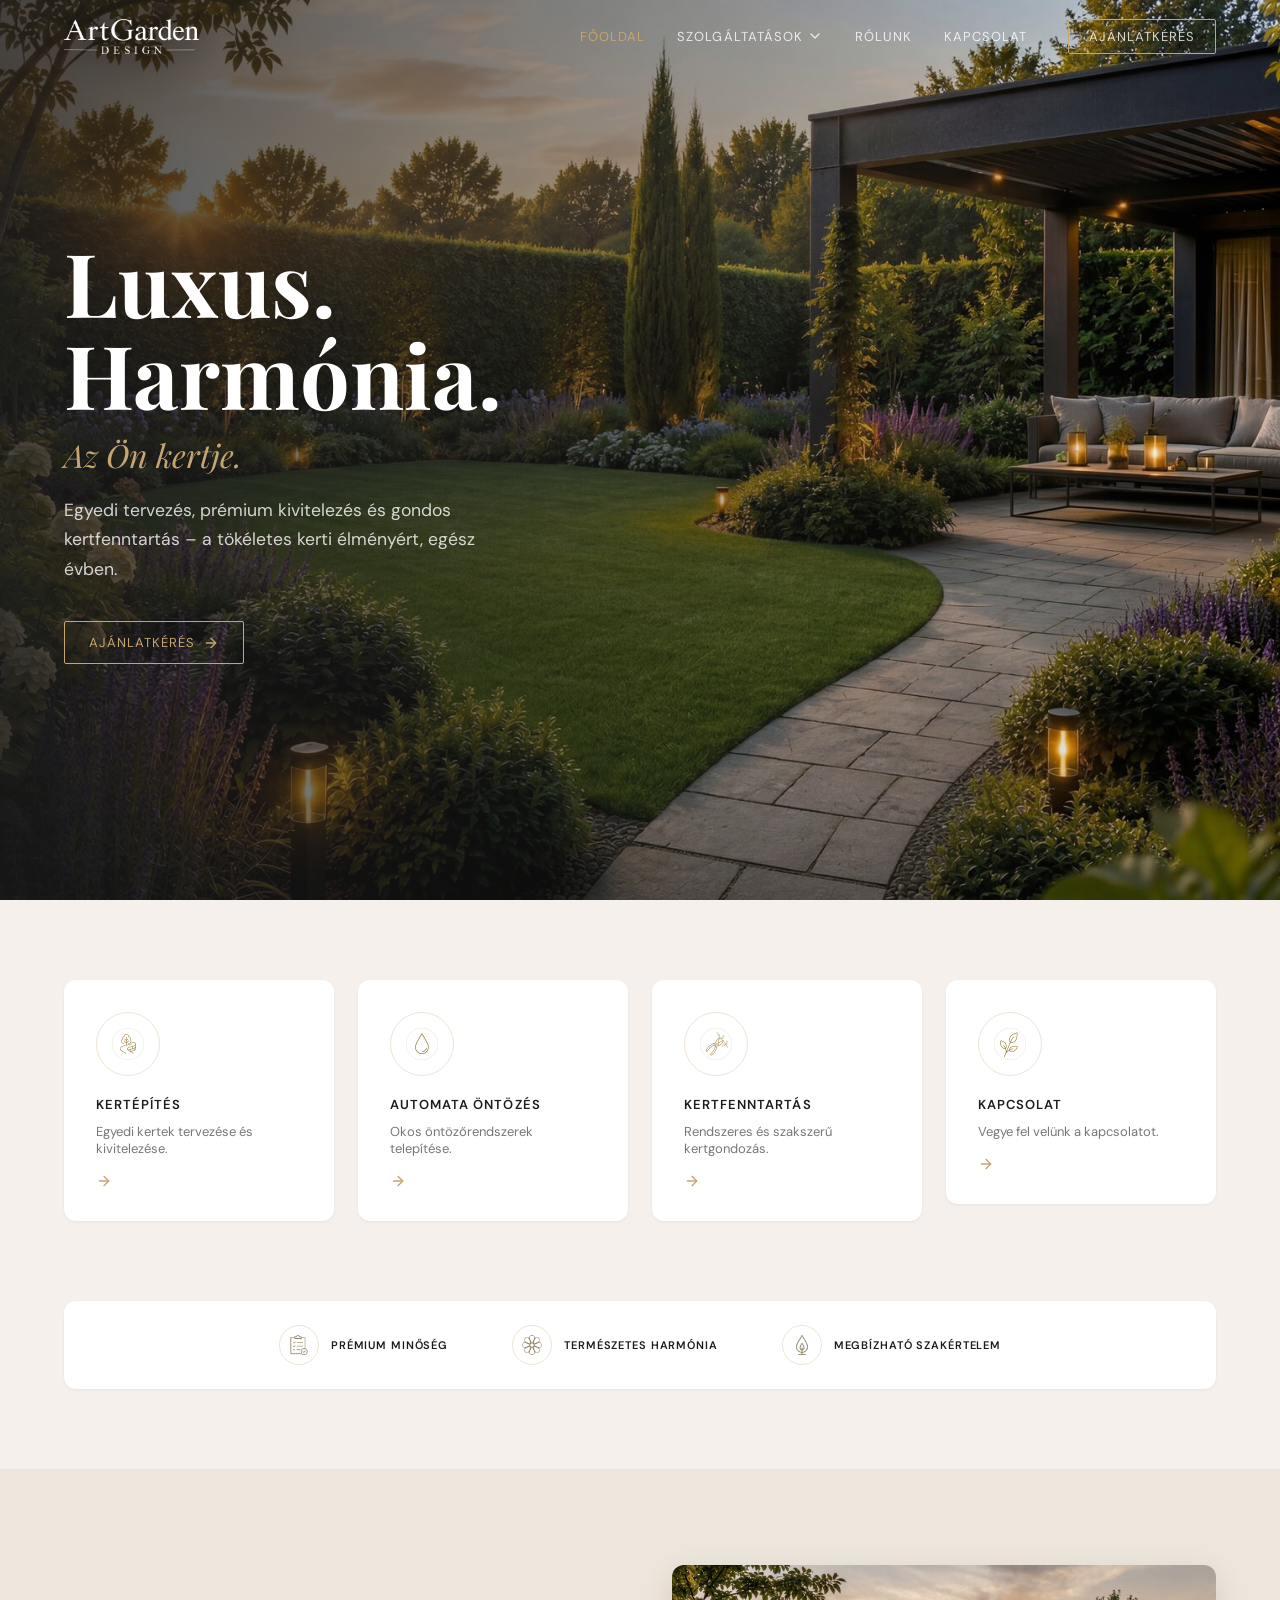
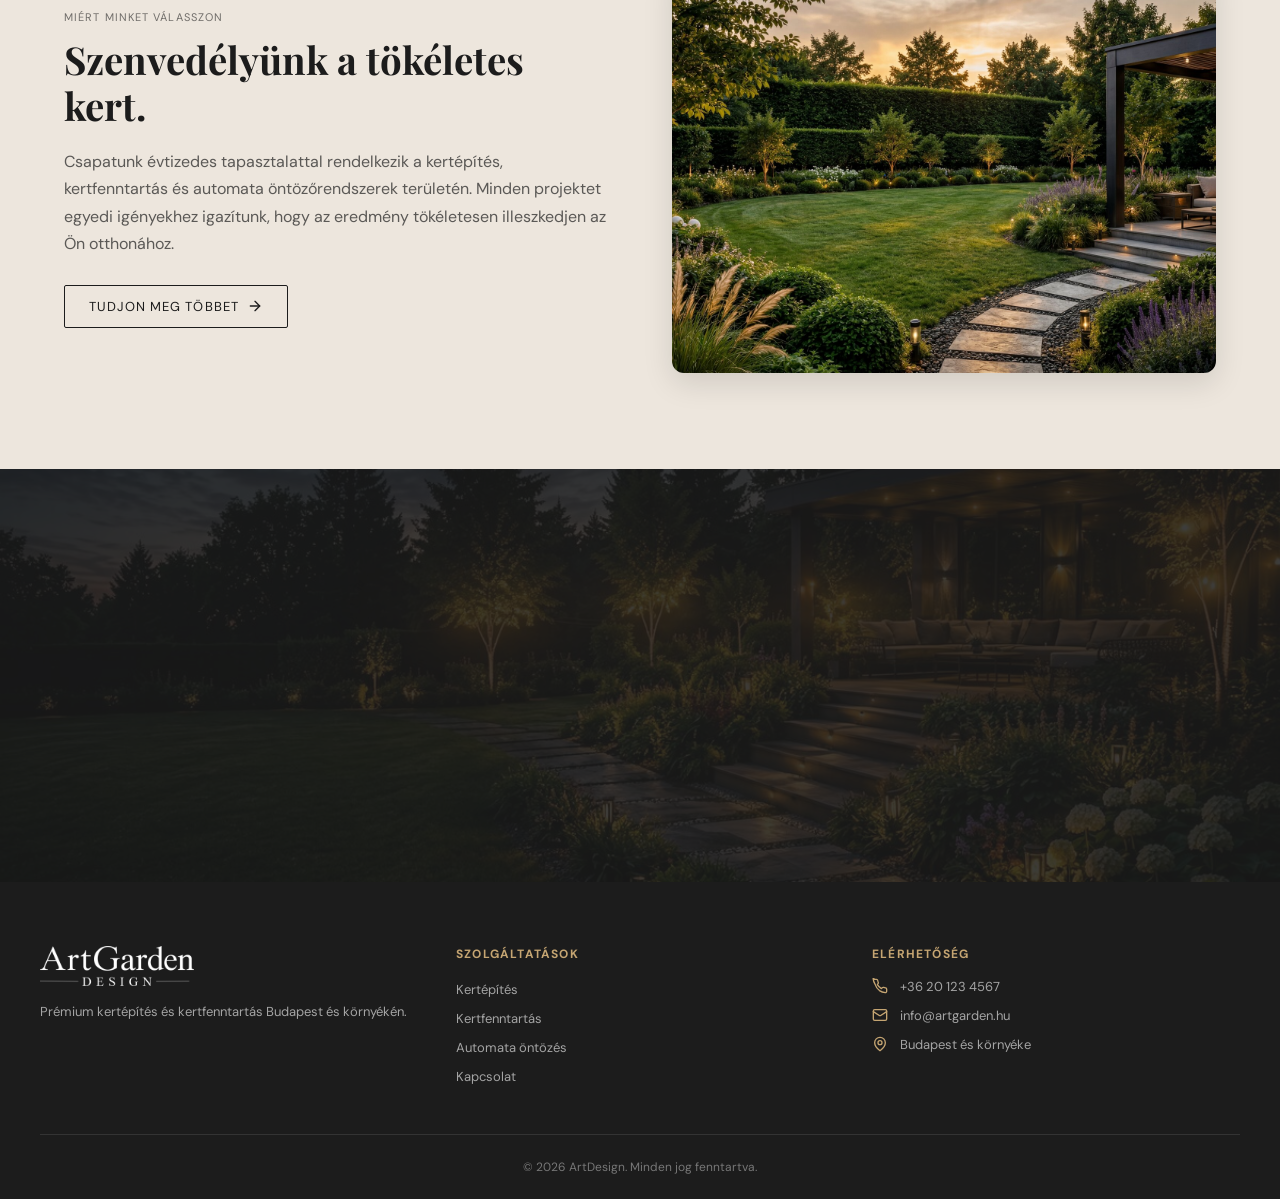
==== commit 0a7ceb1e: "d d" ====
--- a/index.html
+++ b/index.html
@@ -6,14 +6,14 @@
   <title>ArtDesign | Prémium kertépítés és kertfenntartás</title>
   <meta name="description" content="Egyedi tervezés, prémium kivitelezés és gondos kertfenntartás – a tökéletes kerti élményért, egész évben." />
   <link rel="icon" href="favicon.svg" />
-  <link rel="stylesheet" href="css/style.css" />
+  <link rel="stylesheet" href="css/style.css?v=4" />
 </head>
 <body>
 
 <!-- ============================================================
      HEADER
 ============================================================ -->
-<header class="site-header transparent">
+<header class="site-header transparent" style="background:transparent !important;backdrop-filter:none !important;box-shadow:none !important;">
   <div class="header-inner">
     <!-- Logo -->
     <a href="index.html" class="logo-wrap hero-logo" style="transform:translateY(80px);filter:drop-shadow(0 6px 24px rgba(0,0,0,.95)) drop-shadow(0 0 18px rgba(0,0,0,.75));" id="logo-link">
@@ -288,7 +288,7 @@
 
 </div><!-- /desktop-main -->
 
-<script src="js/main.js"></script>
+<script src="js/main.js?v=4"></script>
 <script>
   // Show correct layout based on viewport
   function applyLayout() {
--- a/css/style.css
+++ b/css/style.css
@@ -231,6 +231,13 @@
   background-size: cover;
   background-position: center -12px;
   background-repeat: no-repeat;
+  filter: saturate(1.22) contrast(1.08) brightness(1.04);
+}
+.mobile-hero-bg-img::after {
+  content: "";
+  position: absolute;
+  inset: 0;
+  background: rgba(0,0,0,.22);
 }
 .mobile-hero-fade {
   position: absolute;
@@ -910,6 +917,16 @@
   .logo-icon { display: block !important; }
   .header-inner { align-items: center; }
   .logo-wrap img.logo-text { height: 32px; }
+
+  /* Home mobile header must stay truly transparent. */
+  .site-header.transparent,
+  .site-header.transparent.scrolled,
+  .site-header.transparent.menu-open,
+  .site-header.transparent.menu-open.scrolled {
+    background: transparent !important;
+    backdrop-filter: none !important;
+    box-shadow: none !important;
+  }
 }
 
 /* Subpage logo: keep inside header */
@@ -963,3 +980,85 @@
     width: auto !important;
   }
 }
+
+@media (max-width: 360px) {
+  .mobile-hero {
+    height: auto;
+    min-height: 100dvh;
+    overflow-y: auto;
+    overflow-x: hidden;
+  }
+  .mobile-hero-spacer {
+    height: 56px;
+  }
+  .mobile-hero-text {
+    padding: 0 12px 8px;
+  }
+  .mobile-hero-text h1 {
+    font-size: clamp(1.25rem, 6.4vw, 1.9rem);
+  }
+  .mobile-hero-text .gold-sub {
+    font-size: clamp(0.75rem, 3.1vw, 0.95rem);
+    margin: 4px 0 6px;
+  }
+  .mobile-hero-text .desc {
+    font-size: 0.62rem;
+    line-height: 1.35;
+    margin-bottom: 8px;
+    max-width: 220px;
+  }
+  .mobile-hero-text .btn {
+    padding: 7px 12px;
+  }
+  .mobile-bottom {
+    padding: 0 8px 10px;
+    gap: 4px;
+  }
+  .mobile-services-grid {
+    gap: 4px;
+  }
+  .mobile-service-card {
+    height: 78px;
+    padding: 6px;
+    gap: 6px;
+  }
+  .mobile-service-card img {
+    width: 42px;
+    height: 42px;
+  }
+  .mobile-service-title {
+    font-size: 8px;
+  }
+  .mobile-service-divider {
+    margin-bottom: 2px;
+  }
+  .mobile-service-desc {
+    font-size: 6.5px;
+    line-height: 1.2;
+  }
+  .mobile-service-arrow {
+    width: 13px;
+    height: 13px;
+    right: 6px;
+    bottom: 6px;
+  }
+  .qualities-bar {
+    padding: 8px 6px;
+  }
+  .quality-item {
+    gap: 4px;
+    padding: 0 2px;
+  }
+  .quality-icon {
+    width: 22px;
+    height: 22px;
+  }
+  .quality-icon img {
+    width: 11px;
+    height: 11px;
+  }
+  .quality-label {
+    font-size: 6px;
+    max-width: 48px;
+  }
+}
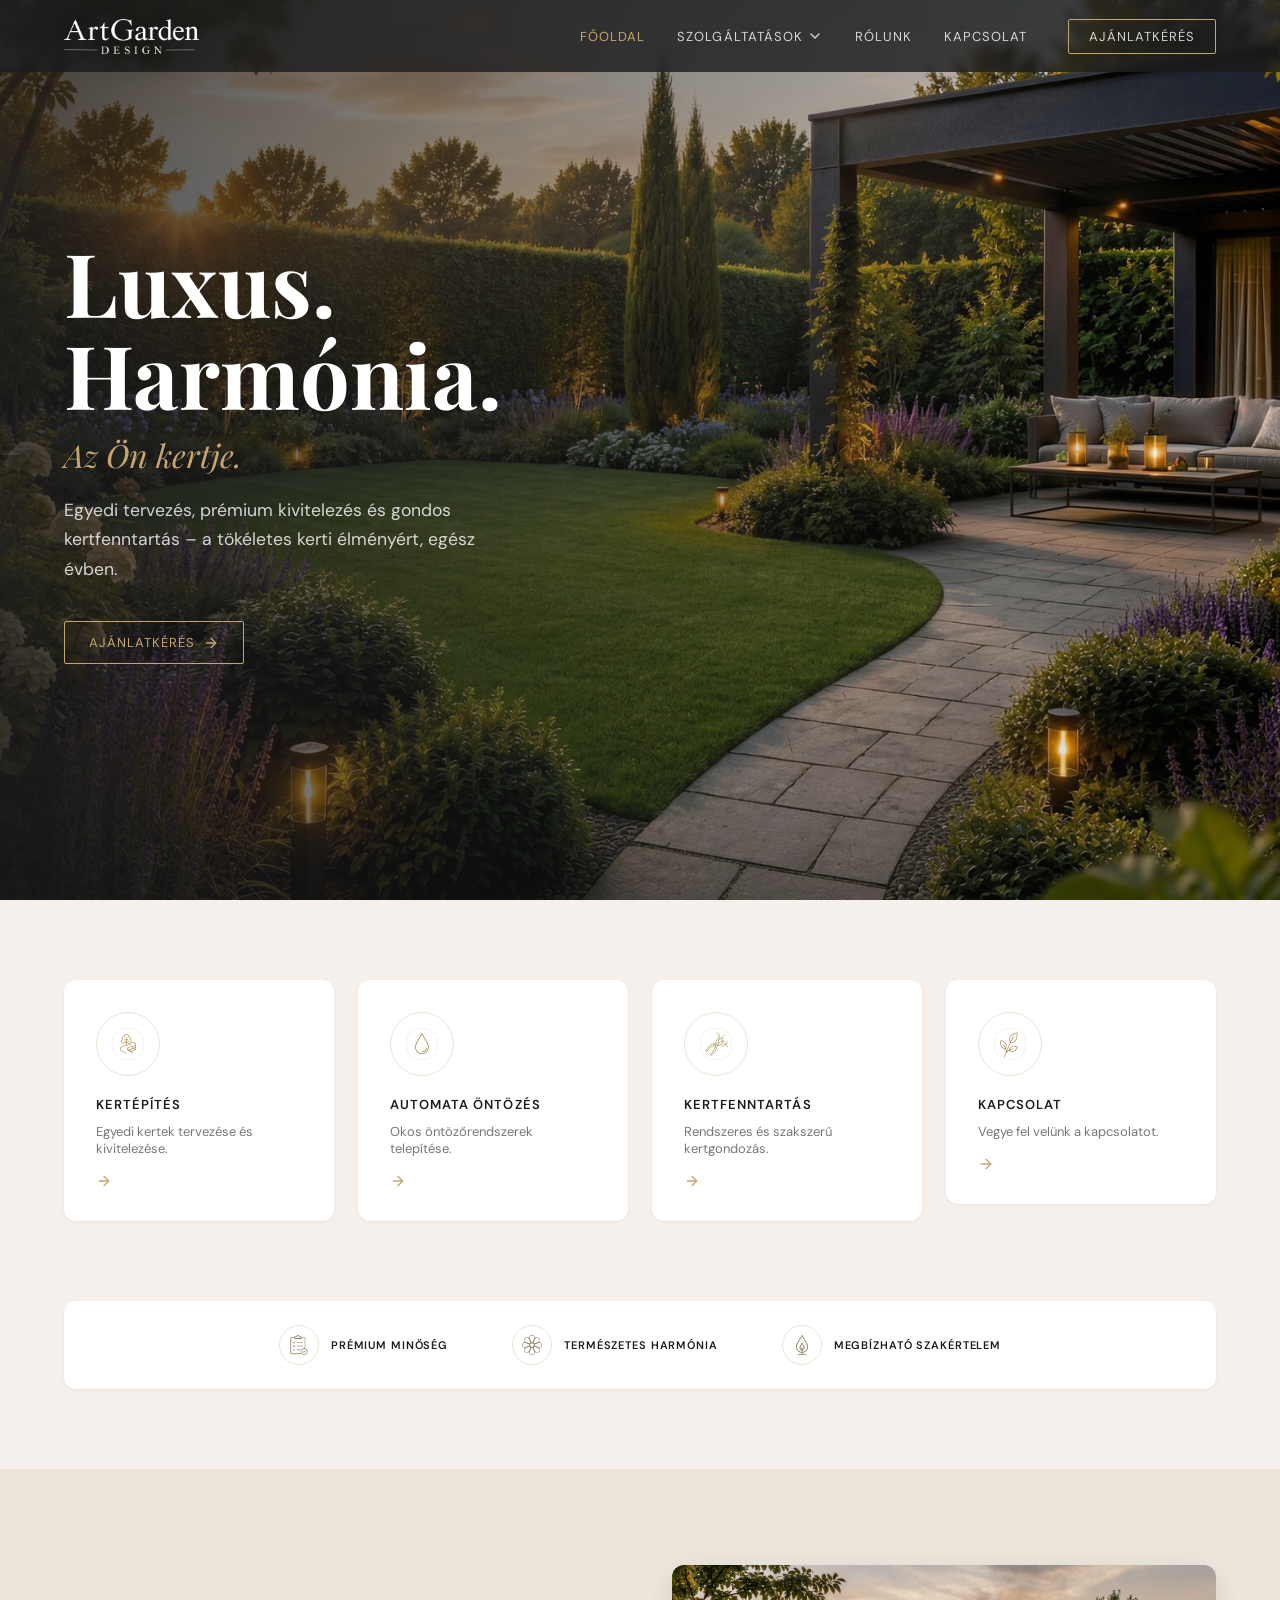
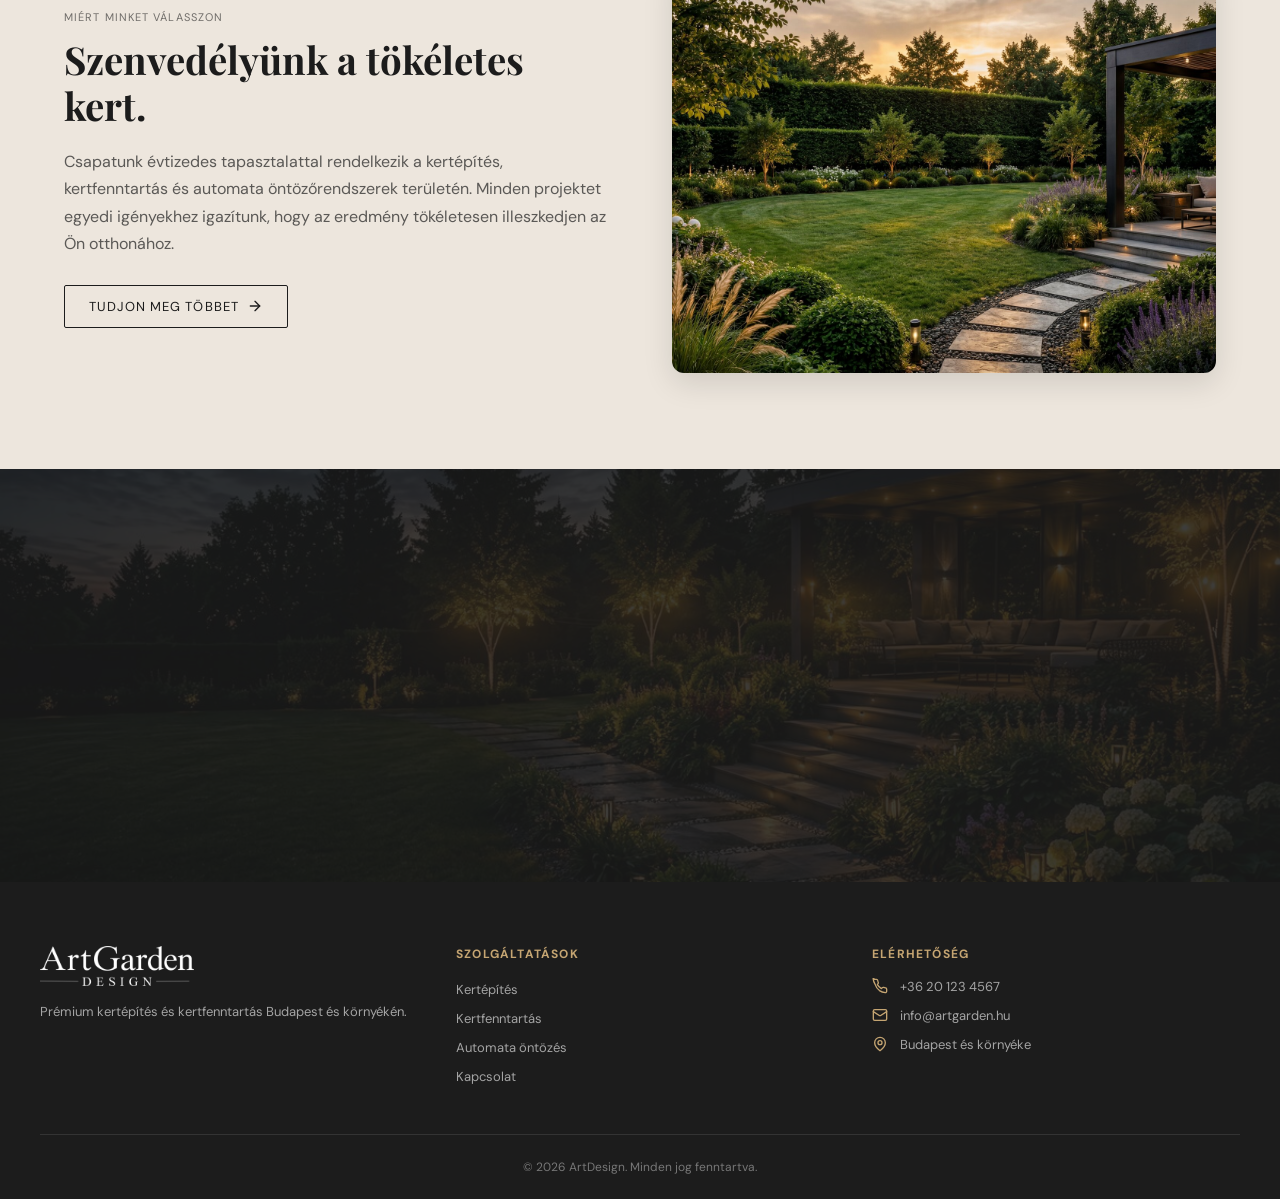
==== commit 3f9d4799: "d d" ====
--- a/index.html
+++ b/index.html
@@ -6,14 +6,14 @@
   <title>ArtDesign | Prémium kertépítés és kertfenntartás</title>
   <meta name="description" content="Egyedi tervezés, prémium kivitelezés és gondos kertfenntartás – a tökéletes kerti élményért, egész évben." />
   <link rel="icon" href="favicon.svg" />
-  <link rel="stylesheet" href="css/style.css?v=4" />
+  <link rel="stylesheet" href="css/style.css?v=5" />
 </head>
 <body>
 
 <!-- ============================================================
      HEADER
 ============================================================ -->
-<header class="site-header transparent" style="background:transparent !important;backdrop-filter:none !important;box-shadow:none !important;">
+<header class="site-header transparent">
   <div class="header-inner">
     <!-- Logo -->
     <a href="index.html" class="logo-wrap hero-logo" style="transform:translateY(80px);filter:drop-shadow(0 6px 24px rgba(0,0,0,.95)) drop-shadow(0 0 18px rgba(0,0,0,.75));" id="logo-link">
@@ -288,7 +288,7 @@
 
 </div><!-- /desktop-main -->
 
-<script src="js/main.js?v=4"></script>
+<script src="js/main.js?v=5"></script>
 <script>
   // Show correct layout based on viewport
   function applyLayout() {
--- a/css/style.css
+++ b/css/style.css
@@ -231,7 +231,7 @@
   background-size: cover;
   background-position: center -12px;
   background-repeat: no-repeat;
-  filter: saturate(1.22) contrast(1.08) brightness(1.04);
+  filter: saturate(1.5) contrast(0.95) brightness(1.25);
 }
 .mobile-hero-bg-img::after {
   content: "";
@@ -321,15 +321,17 @@
   flex-shrink: 0;
   position: relative;
   z-index: 1;
-  padding: 0 12px 16px;
+  padding: 0 0 16px;
   display: flex;
   flex-direction: column;
   gap: 8px;
 }
 .mobile-services-grid {
   display: grid;
-  grid-template-columns: 1fr 1fr;
-  gap: 8px;
+  grid-template-columns: repeat(2, minmax(0, 1fr));
+  column-gap: 1.5%;
+  row-gap: 6px;
+  padding: 0 2.5%;
 }
 .mobile-service-card {
   position: relative;
@@ -341,6 +343,13 @@
   padding: 10px;
   box-shadow: 0 1px 3px rgba(0,0,0,.08);
   height: 100px;
+  overflow: hidden;
+  transition: transform 0.14s ease, box-shadow 0.14s ease;
+  -webkit-tap-highlight-color: transparent;
+}
+.mobile-service-card:active {
+  transform: scale(0.965);
+  box-shadow: 0 1px 6px rgba(0,0,0,.14);
 }
 .mobile-service-card img {
   width: 64px; height: 64px;
@@ -349,12 +358,13 @@
 }
 .mobile-service-info { flex: 1; min-width: 0; display: flex; flex-direction: column; justify-content: center; }
 .mobile-service-title {
-  font-size: 9px;
-  font-weight: 700;
-  letter-spacing: 0.08em;
-  color: var(--dark);
+  font-size: 10px;
+  font-weight:500;
+  letter-spacing: 0.04em;
+  color:#2A2A2A;          /*var(--dark);*/
   margin-bottom: 2px;
   transform: translateY(-6px);
+  font-family:'Times New Roman', Times, serif;
 }
 .mobile-service-divider {
   width: 24px; height: 1px;
@@ -362,8 +372,8 @@
   margin-bottom: 4px;
 }
 .mobile-service-desc {
-  font-size: 8px;
-  color: rgba(28,28,28,.6);
+  font-size: 9px;
+  color: rgb(41, 41, 41);/*rgba(28,28,28,.6);*/
   line-height: 1.3;
   transform: translateY(6px);
 }
@@ -852,10 +862,17 @@
 }
 
 /* ---------- Animations ---------- */
+@keyframes mobileRipple {
+  to { transform: translate(-50%,-50%) scale(28); opacity: 0; }
+}
+@keyframes heroLogoBreathe {
+  0%, 100% { opacity: 1; }
+  50% { opacity: 0.82; }
+}
 .fade-in {
   opacity: 0;
   transform: translateY(20px);
-  transition: opacity 0.6s ease, transform 0.6s ease;
+  transition: opacity 0.35s ease, transform 0.35s ease;
 }
 .fade-in.visible {
   opacity: 1;
@@ -864,13 +881,13 @@
 .fade-in-left {
   opacity: 0;
   transform: translateX(-24px);
-  transition: opacity 0.6s ease, transform 0.6s ease;
+  transition: opacity 0.35s ease, transform 0.35s ease;
 }
 .fade-in-left.visible { opacity: 1; transform: none; }
 .fade-in-right {
   opacity: 0;
   transform: translateX(24px);
-  transition: opacity 0.6s ease, transform 0.6s ease;
+  transition: opacity 0.35s ease, transform 0.35s ease;
 }
 .fade-in-right.visible { opacity: 1; transform: none; }
 
@@ -920,10 +937,16 @@
 
   /* Home mobile header must stay truly transparent. */
   .site-header.transparent,
-  .site-header.transparent.scrolled,
+  .site-header.transparent.scrolled {
+    background: transparent !important;
+    backdrop-filter: none !important;
+    box-shadow: none !important;
+  }
+
+  /* On mobile home, opened menu header should match menu panel color. */
   .site-header.transparent.menu-open,
   .site-header.transparent.menu-open.scrolled {
-    background: transparent !important;
+    background: var(--dark) !important;
     backdrop-filter: none !important;
     box-shadow: none !important;
   }
@@ -981,6 +1004,25 @@
   }
 }
 
+/* Foldable open / wide-mobile: keep logo higher in the corner */
+@media (max-width: 900px) and (min-width: 540px) {
+  .hero-logo {
+    transform: translateY(36px) !important;
+  }
+  .hero-logo .logo-icon {
+    height: 52px !important;
+    width: 52px !important;
+  }
+  .hero-logo img.logo-text {
+    height: 30px !important;
+    width: 122px !important;
+  }
+  .hero-logo::before {
+    width: 156px;
+    height: 70px;
+  }
+}
+
 @media (max-width: 360px) {
   .mobile-hero {
     height: auto;
@@ -1011,11 +1053,11 @@
     padding: 7px 12px;
   }
   .mobile-bottom {
-    padding: 0 8px 10px;
+    padding: 0 0 10px;
     gap: 4px;
   }
   .mobile-services-grid {
-    gap: 4px;
+    row-gap: 3px;
   }
   .mobile-service-card {
     height: 78px;
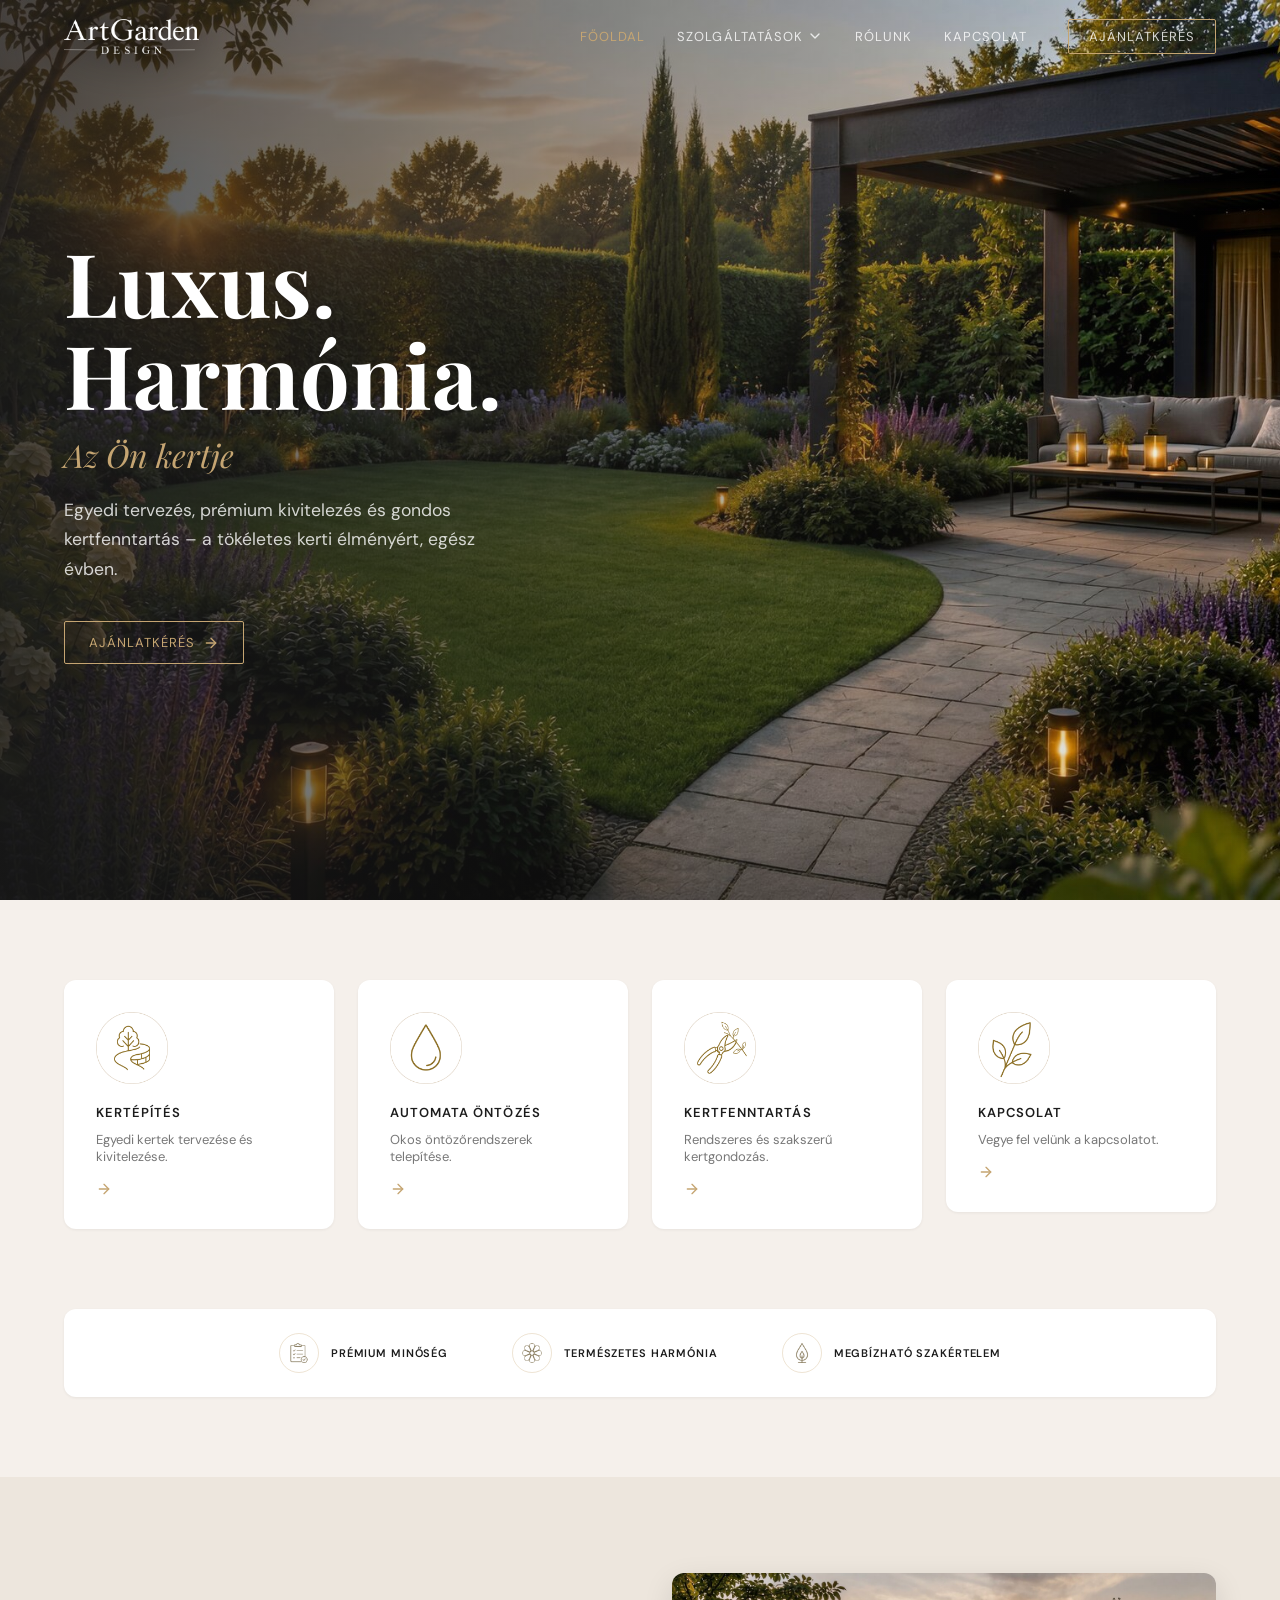
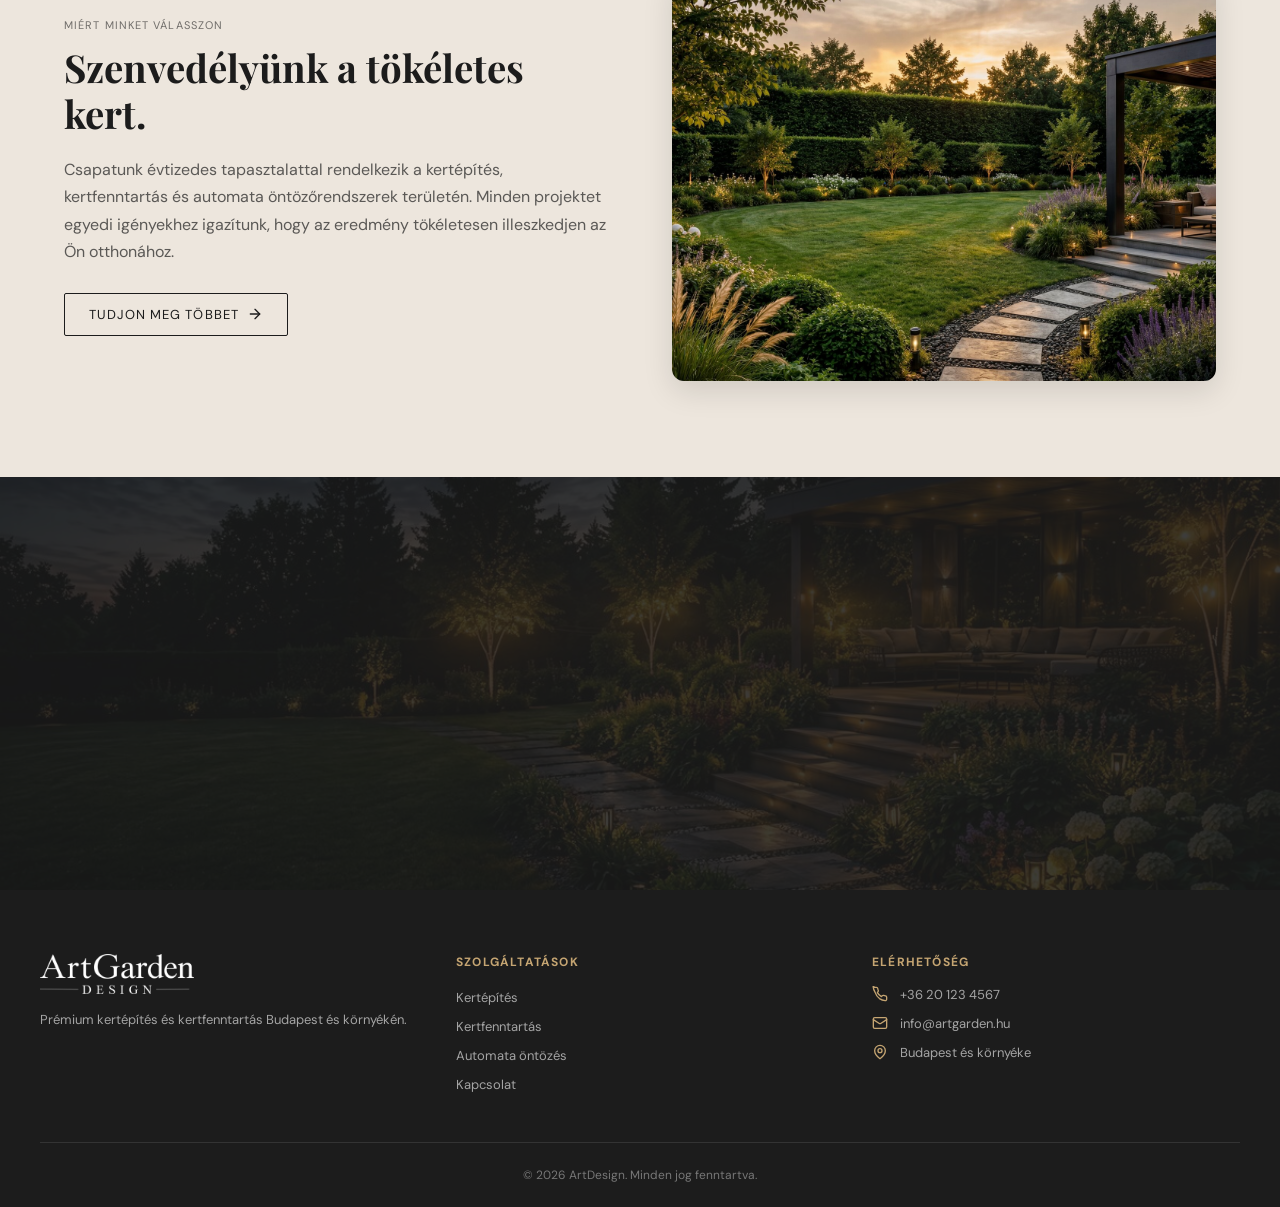
==== commit f13ac791: "d d" ====
--- a/index.html
+++ b/index.html
@@ -34,7 +34,7 @@
           <a href="automata-ontozes.html">Automata öntözés</a>
         </div>
       </div>
-      <a href="index.html#rolunk">RÓLUNK</a>
+      <a href="rolunk.html">RÓLUNK</a>
       <a href="kapcsolat.html">KAPCSOLAT</a>
       <a href="kapcsolat.html" class="btn btn-gold btn-sm" style="margin-left:8px;">AJÁNLATKÉRÉS</a>
     </nav>
@@ -56,7 +56,7 @@
       <a href="kertfenntartas.html">Kertfenntartás</a>
       <a href="automata-ontozes.html">Automata öntözés</a>
     </div>
-    <a href="index.html#rolunk">RÓLUNK</a>
+    <a href="rolunk.html">RÓLUNK</a>
     <a href="kapcsolat.html">KAPCSOLAT</a>
   </div>
 </header>
@@ -156,7 +156,7 @@
       <div class="hero-text fade-in">
         <h1>Luxus.</h1>
         <h1>Harmónia.</h1>
-        <p class="gold-italic">Az Ön kertje.</p>
+        <p class="gold-italic">Az Ön kertje</p>
         <p class="desc">Egyedi tervezés, prémium kivitelezés és gondos kertfenntartás – a tökéletes kerti élményért, egész évben.</p>
         <a href="kapcsolat.html" class="btn btn-gold">AJÁNLATKÉRÉS <span data-icon="arrowRight" style="display:inline-flex;width:16px;height:16px;"></span></a>
       </div>
--- a/css/style.css
+++ b/css/style.css
@@ -95,8 +95,8 @@
   box-shadow: 0 2px 20px rgba(0,0,0,.2);
 }
 .site-header.transparent { background: transparent; }
-.site-header.bg-dark-80 { background: rgba(28,28,28,.8); backdrop-filter: blur(4px); }
-
+/*.site-header.bg-dark-80 { background: rgba(28,28,28,.8); backdrop-filter: blur(4px); }
+*/
 .header-inner {
   max-width: 1200px;
   margin: 0 auto;
@@ -123,6 +123,15 @@
 .nav-desktop button:hover,
 .nav-desktop a.active,
 .nav-desktop button.active { color: var(--gold); }
+
+.header-cream .dropdown {
+  background: var(--cream);
+  box-shadow: 0 8px 30px rgba(0,0,0,.12);
+}
+.header-cream .dropdown a {
+  color: var(--dark);
+}
+.header-cream .dropdown a:hover { color: var(--gold); background: rgba(197,165,114,.08); }
 
 /* Dropdown */
 .nav-item { position: relative; }
@@ -208,6 +217,20 @@
 .mobile-sub.open { display: block; }
 .mobile-sub a { font-size: 12px; }
 
+.header-cream .mobile-nav {
+  background: var(--cream);
+  border-top: 1px solid rgba(197,165,114,.25);
+}
+.header-cream .mobile-nav a,
+.header-cream .mobile-nav button,
+.header-cream .mobile-services-toggle {
+  color: var(--dark);
+  border-bottom-color: rgba(28,28,28,.1);
+}
+.header-cream .mobile-nav a:hover { color: var(--gold); }
+.header-cream .mobile-sub a { color: rgba(28,28,28,.7); }
+.header-cream .mobile-sub a:hover { color: var(--gold); }
+
 /* ---------- Mobile Homepage ---------- */
 .mobile-hero {
   position: relative;
@@ -227,9 +250,9 @@
   position: absolute;
   top: 0; left: 0; right: 0;
   height: 75%;
-  background-image: url('../logos/mobile-background.png');
+  background-image: url('../images/test1.png');
   background-size: cover;
-  background-position: center -12px;
+  background-position: center;
   background-repeat: no-repeat;
   filter: saturate(1.5) contrast(0.95) brightness(1.25);
 }
@@ -489,13 +512,11 @@
 }
 .service-card:hover { box-shadow: 0 8px 24px rgba(0,0,0,.1); }
 .service-card-icon {
-  width: 64px; height: 64px;
-  border-radius: 50%;
-  border: 1px solid rgba(197,165,114,.3);
   display: flex; align-items: center; justify-content: center;
+  align-self: flex-start;
   margin-bottom: 20px;
 }
-.service-card-icon img { width: 32px; height: 32px; object-fit: contain; }
+.service-card-icon img { width: 72px; height: 72px; object-fit: contain; }
 .service-card h3 {
   font-size: 13px;
   font-weight: 600;
@@ -658,6 +679,7 @@
   margin: 0 auto 16px;
 }
 .feature-icon img { width: 28px; height: 28px; object-fit: contain; }
+.feature-icon img[src="icons/okos.svg"] { width: 36px; height: 36px; }
 .feature-title {
   font-size: 11px;
   font-weight: 600;
@@ -669,7 +691,7 @@
 .feature-desc { font-size: 12px; color: rgba(28,28,28,.8); line-height: 1.6; }
 
 /* ---------- Content Section ---------- */
-.content-section { padding: 80px 0; background: var(--cream-dark); }
+.content-section { padding: 60px 0; background: var(--cream-dark); }
 .content-grid { display: grid; gap: 48px; }
 .content-overline {
   font-size: 11px;
@@ -685,14 +707,58 @@
   line-height: 1.2;
   margin-bottom: 20px;
 }
-.content-desc { color: rgba(28,28,28,.7); line-height: 1.7; margin-bottom: 24px; }
-.check-list { display: flex; flex-direction: column; gap: 12px; margin-bottom: 32px; }
-.check-item { display: flex; align-items: center; gap: 12px; font-size: 13px; color: rgba(28,28,28,.8); }
-.check-item svg { color: var(--gold); flex-shrink: 0; }
-.content-images { display: grid; grid-template-columns: 1fr 1fr; gap: 16px; }
+.content-desc { color: rgba(28,28,28,.7); line-height: 1.7; margin-bottom: 20px; font-size: 14px; }
+.content-features {
+  display: flex;
+  flex-direction: column;
+  gap: 0;
+  margin-bottom: 32px;
+  border-top: 1px solid rgba(197,165,114,.3);
+}
+.content-feature-item {
+  display: flex;
+  align-items: flex-start;
+  gap: 16px;
+  padding: 16px 0;
+  border-bottom: 1px solid rgba(197,165,114,.3);
+}
+.content-feature-icon {
+  width: 32px;
+  height: 32px;
+  object-fit: contain;
+  flex-shrink: 0;
+  margin-top: 2px;
+  opacity: 0.75;
+}
+.content-feature-item h4 {
+  font-size: 11px;
+  font-weight: 600;
+  letter-spacing: 0.1em;
+  color: var(--gold);
+  margin-bottom: 4px;
+}
+.content-feature-item p {
+  font-size: 13px;
+  color: rgba(28,28,28,.65);
+  line-height: 1.6;
+}
+.check-list { display: flex; flex-direction: column; gap: 10px; margin-bottom: 24px; }
+.check-item { display: flex; align-items: center; gap: 10px; font-size: 12px; color: rgba(28,28,28,.75); letter-spacing: 0.02em; }
+.check-item svg { flex-shrink: 0; }
+.content-brand {
+  font-family: var(--font-display);
+  font-style: italic;
+  font-size: 1.1rem;
+  color: rgba(28,28,28,.35);
+  margin-bottom: 20px;
+  letter-spacing: 0.04em;
+}
+.content-images { display: grid; grid-template-columns: 1fr 1fr; gap: 16px; align-self: stretch; }
 .content-img {
   position: relative;
-  aspect-ratio: 3/4;
+  aspect-ratio: unset;
+  min-height: 320px;
+  height: 100%;
   border-radius: 8px;
   overflow: hidden;
   box-shadow: 0 4px 12px rgba(0,0,0,.1);
@@ -714,6 +780,37 @@
 .steps-header-title { font-size: 12px; font-weight: 600; letter-spacing: 0.1em; text-transform: uppercase; color: var(--dark); }
 .steps-grid { display: grid; grid-template-columns: repeat(2, 1fr); gap: 24px; }
 .step-item { text-align: center; }
+
+/* Circle number + connecting line */
+.step-circle-wrap {
+  display: flex;
+  align-items: center;
+  margin-bottom: 20px;
+}
+.step-circle-wrap::before,
+.step-circle-wrap::after {
+  content: '';
+  flex: 1;
+  height: 1px;
+  background: rgba(197,165,114,.45);
+}
+.step-circle {
+  width: 32px;
+  height: 32px;
+  border-radius: 50%;
+  border: 1px solid var(--gold);
+  color: var(--gold);
+  font-family: var(--font-display);
+  font-size: 13px;
+  display: flex;
+  align-items: center;
+  justify-content: center;
+  flex-shrink: 0;
+  margin: 0 8px;
+}
+/* Hide the left line on first, right line on last */
+.step-item:first-child .step-circle-wrap::before { background: transparent; }
+.step-item:last-child .step-circle-wrap::after { background: transparent; }
 .step-icon {
   width: 56px; height: 56px;
   border-radius: 50%;
@@ -722,7 +819,8 @@
   margin: 0 auto 12px;
 }
 .step-icon img { width: 24px; height: 24px; object-fit: contain; }
-.step-number { font-family: var(--font-display); font-size: 1.75rem; color: var(--gold); margin-bottom: 4px; }
+.step-icon img.step-icon-match { width: 55px; height: 55px; }
+.step-number-icon { width: 48px; height: 48px; object-fit: contain; margin: 0 auto 12px; display: block; opacity: 0.85; }
 .step-title { font-size: 11px; font-weight: 600; letter-spacing: 0.08em; text-transform: uppercase; color: var(--dark); margin-bottom: 8px; }
 .step-desc { font-size: 11px; color: rgba(28,28,28,.6); line-height: 1.6; }
 
@@ -898,7 +996,7 @@
   .footer-grid { grid-template-columns: repeat(3, 1fr); }
   .cta-banner-inner { flex-direction: row; align-items: center; justify-content: space-between; }
   .contact-grid { grid-template-columns: 1fr 1fr; }
-  .content-grid { grid-template-columns: 1fr 1fr; align-items: center; }
+  .content-grid { grid-template-columns: 30fr 70fr; align-items: stretch; }
   .about-grid { grid-template-columns: 1fr 1fr; }
 }
 
@@ -910,7 +1008,8 @@
   .mobile-menu-btn { display: none; }
   .nav-desktop { display: flex; }
   .features-grid { grid-template-columns: repeat(6, 1fr); gap: 32px; }
-  .steps-grid { grid-template-columns: repeat(5, 1fr); }
+  .steps-grid { grid-template-columns: repeat(6, 1fr); gap: 0; }
+  .steps-section-kertfenntartas .steps-grid { grid-template-columns: repeat(5, 1fr); }
   .contact-grid { grid-template-columns: 1fr 1fr 1fr; }
   .services-grid { grid-template-columns: repeat(4, 1fr); }
 }
@@ -1104,3 +1203,176 @@
     max-width: 48px;
   }
 }
+
+/* ---------- Rólunk page ---------- */
+.header-cream.site-header,
+.header-cream.site-header.scrolled {
+  background: var(--cream) !important;
+  backdrop-filter: none !important;
+  box-shadow: 0 1px 0 rgba(197,165,114,.25) !important;
+}
+.header-cream .nav-desktop a,
+.header-cream .nav-desktop button {
+  color: var(--dark);
+}
+.header-cream .nav-desktop a:hover,
+.header-cream .nav-desktop button:hover,
+.header-cream .nav-desktop a.active {
+  color: var(--gold);
+}
+.header-cream .mobile-menu-btn {
+  color: var(--dark);
+  filter: none;
+}
+.header-cream .mobile-menu-btn::before { display: none; }
+.rolunk-values {
+  background: #2C3326;
+  padding: 80px 40px;
+}
+.rolunk-values-grid {
+  max-width: 960px;
+  margin: 0 auto;
+  display: grid;
+  grid-template-columns: repeat(3, 1fr);
+  gap: 0;
+}
+.rolunk-value-item {
+  text-align: center;
+  padding: 48px 48px;
+  border-right: 1px solid rgba(255,255,255,.1);
+}
+.rolunk-value-item:last-child { border-right: none; }
+.rolunk-value-icon {
+  width: 56px;
+  height: 56px;
+  object-fit: contain;
+  margin: 0 auto 28px;
+  filter: brightness(0) invert(1) sepia(1) saturate(0.4) brightness(1.1);
+  opacity: 0.85;
+}
+.rolunk-value-title {
+  font-size: 12px;
+  font-weight: 600;
+  letter-spacing: 0.18em;
+  color: var(--gold-light);
+  margin-bottom: 16px;
+}
+.rolunk-value-desc {
+  font-size: 14px;
+  color: rgba(255,255,255,.65);
+  line-height: 1.75;
+  max-width: 260px;
+  margin: 0 auto;
+}
+@media (max-width: 1023px) {
+  .rolunk-values { padding: 56px 24px; }
+  .rolunk-values-grid {
+    grid-template-columns: 1fr;
+    gap: 0;
+  }
+  .rolunk-value-item {
+    border-right: none;
+    border-bottom: 1px solid rgba(255,255,255,.1);
+    padding: 40px 24px;
+  }
+  .rolunk-value-item:last-child { border-bottom: none; }
+}
+
+.rolunk-split {
+  display: flex;
+  min-height: 100vh;
+}
+.rolunk-text-side {
+  flex: 0 0 50%;
+  display: flex;
+  align-items: center;
+  background: var(--cream);
+  padding: 120px 80px 80px 80px;
+}
+.rolunk-text-inner {
+  max-width: 480px;
+}
+.rolunk-eyebrow {
+  font-size: 11px;
+  letter-spacing: 0.18em;
+  text-transform: uppercase;
+  color: var(--gold);
+  margin-bottom: 20px;
+}
+.rolunk-hero-icon {
+  width: 52px;
+  height: 52px;
+  object-fit: contain;
+  margin: 20px 0;
+  opacity: 0.75;
+}
+.rolunk-title {
+  font-family: var(--font-display);
+  font-size: clamp(2rem, 3vw, 3rem);
+  font-weight: 500;
+  line-height: 1.2;
+  color: var(--dark);
+  margin-bottom: 8px;
+}
+.rolunk-subtitle {
+  font-family: var(--font-display);
+  font-size: clamp(1.1rem, 1.6vw, 1.45rem);
+  font-weight: 400;
+  font-style: italic;
+  color: var(--gold);
+  margin-bottom: 36px;
+  line-height: 1.5;
+}
+.rolunk-divider {
+  width: 48px;
+  height: 2px;
+  background: var(--gold);
+  margin-bottom: 32px;
+}
+.rolunk-body p {
+  font-size: 15px;
+  line-height: 1.8;
+  color: rgba(28,28,28,.72);
+  margin-bottom: 20px;
+}
+.rolunk-body p:last-child { margin-bottom: 0; }
+.rolunk-image-side {
+  flex: 0 0 50%;
+  position: relative;
+  overflow: hidden;
+}
+.rolunk-image-side img {
+  position: absolute;
+  inset: 0;
+  width: 100%;
+  height: 100%;
+  object-fit: cover;
+  object-position: center;
+}
+/* Mobile */
+@media (max-width: 1023px) {
+  .rolunk-split {
+    flex-direction: column;
+    min-height: unset;
+  }
+  .rolunk-image-side {
+    flex: none;
+    height: 55vw;
+    min-height: 280px;
+    max-height: 420px;
+    position: relative;
+  }
+  .rolunk-image-side img {
+    position: absolute;
+  }
+  .rolunk-text-side {
+    flex: none;
+    padding: 48px 24px 64px;
+  }
+  .rolunk-text-inner {
+    max-width: 100%;
+  }
+  .rolunk-title { font-size: clamp(1.7rem, 6vw, 2.4rem); }
+  .rolunk-subtitle { font-size: clamp(1rem, 3.5vw, 1.2rem); }
+  .rolunk-body p { font-size: 14px; }
+}
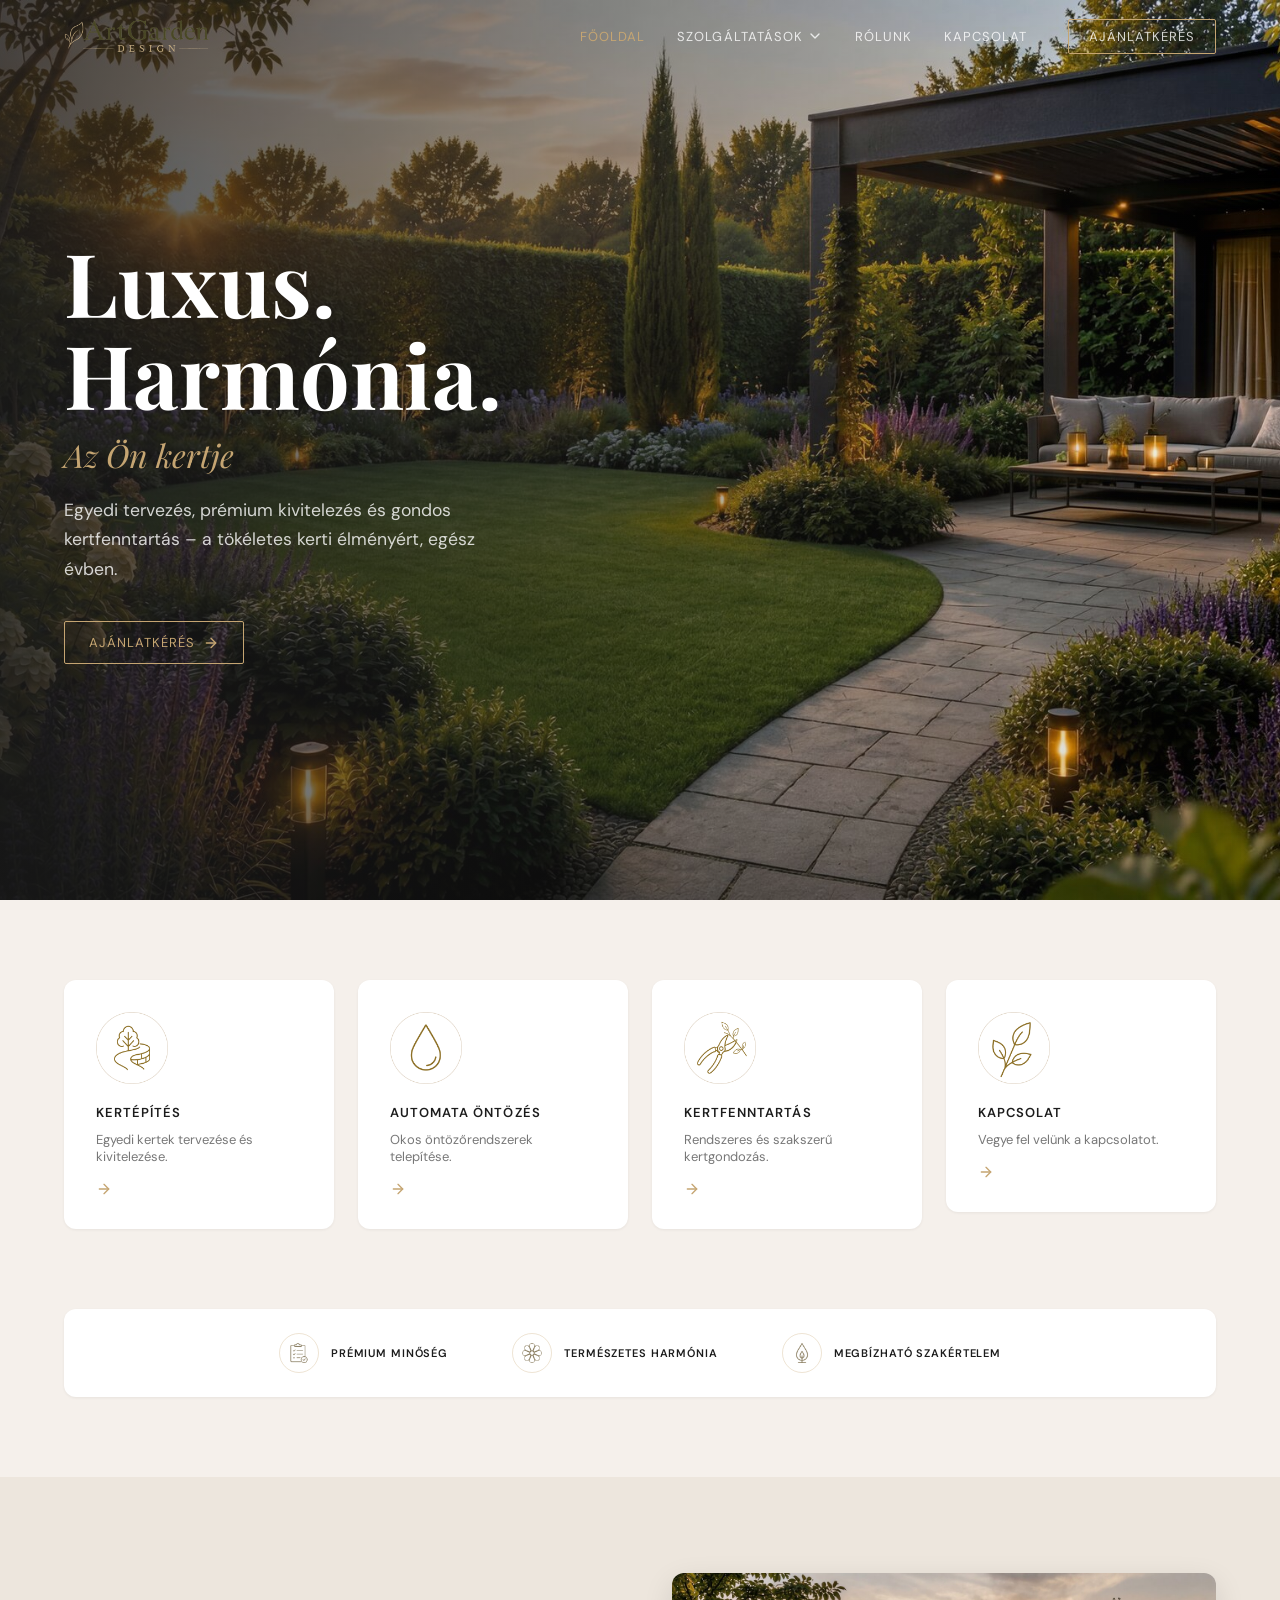
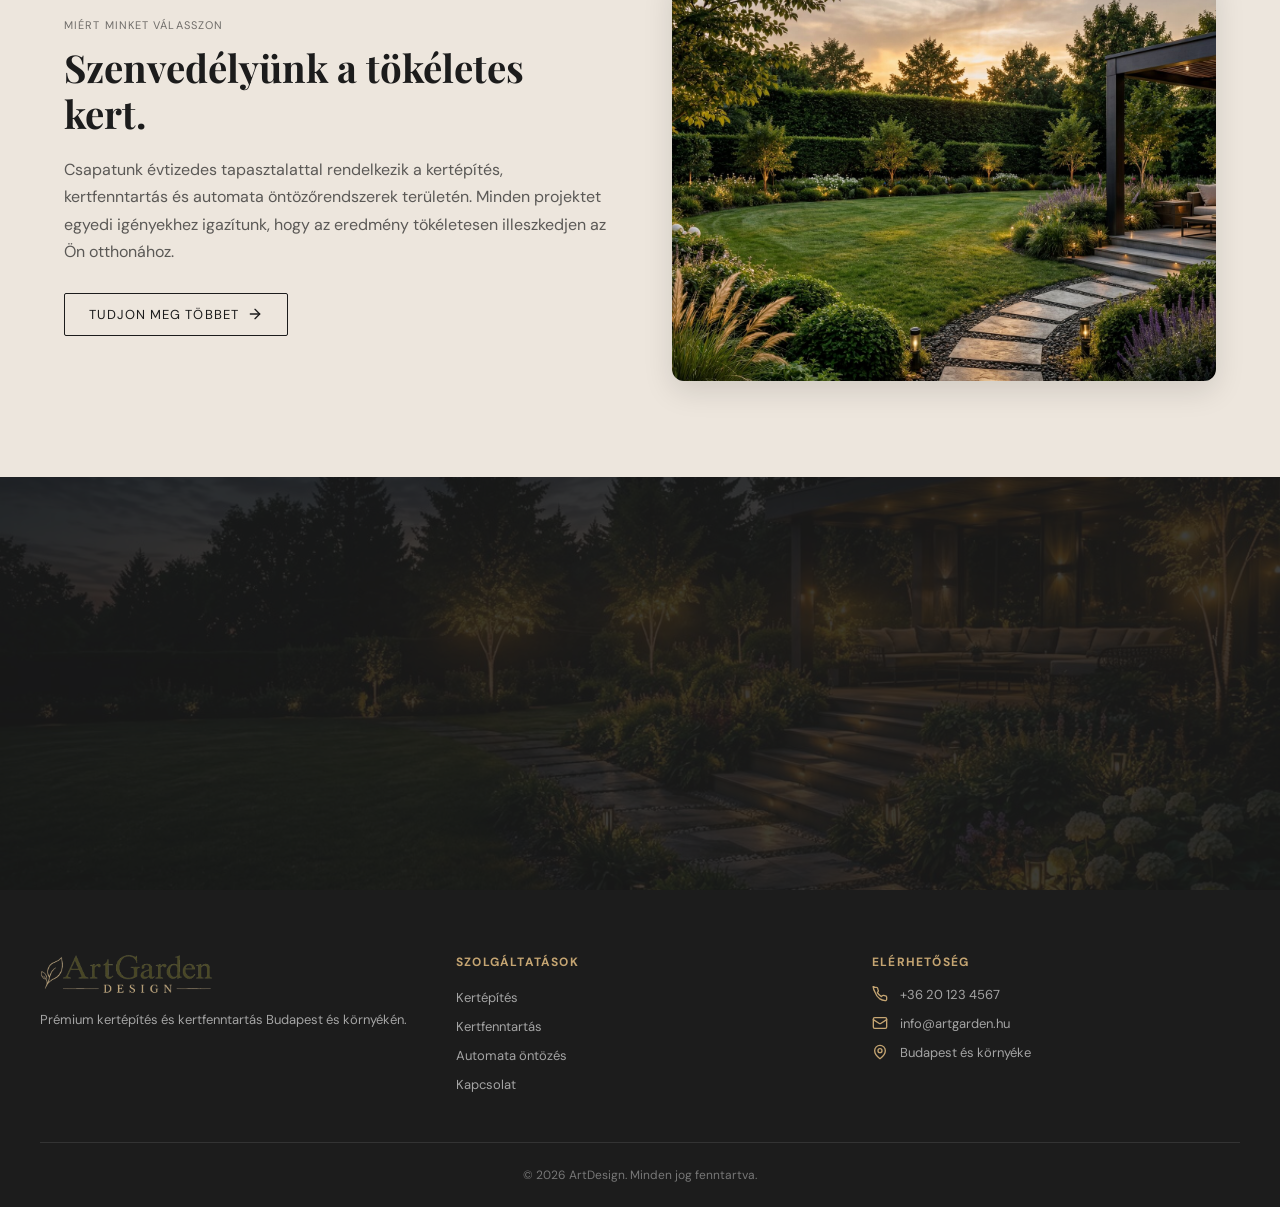
==== commit a123203d: "test2 test2" ====
--- a/index.html
+++ b/index.html
@@ -1,4 +1,4 @@
-<!DOCTYPE html>
+﻿<!DOCTYPE html>
 <html lang="hu">
 <head>
   <meta charset="UTF-8" />
@@ -6,7 +6,7 @@
   <title>ArtDesign | Prémium kertépítés és kertfenntartás</title>
   <meta name="description" content="Egyedi tervezés, prémium kivitelezés és gondos kertfenntartás – a tökéletes kerti élményért, egész évben." />
   <link rel="icon" href="favicon.svg" />
-  <link rel="stylesheet" href="css/style.css?v=5" />
+  <link rel="stylesheet" href="css/style.css?v=6" />
 </head>
 <body>
 
@@ -16,9 +16,8 @@
 <header class="site-header transparent">
   <div class="header-inner">
     <!-- Logo -->
-    <a href="index.html" class="logo-wrap hero-logo" style="transform:translateY(80px);filter:drop-shadow(0 6px 24px rgba(0,0,0,.95)) drop-shadow(0 0 18px rgba(0,0,0,.75));" id="logo-link">
-      <img src="logos/logo-icon.png" alt="" class="logo-icon" style="height:60px;width:60px;object-fit:contain;" />
-      <img src="logos/logo-white.png" alt="ArtDesign logo" class="logo-text" style="height:35px;width:140px;object-fit:contain;object-position:left;align-self:flex-end;" />
+    <a href="index.html" class="logo-wrap hero-logo" id="logo-link">
+      <img src="logos/logo-final.png" alt="ArtGarden Design logo" class="logo-final-img" />
     </a>
 
     <!-- Desktop Nav -->
@@ -76,7 +75,7 @@
   <div class="mobile-hero-text">
     <h1>Luxus.</h1>
     <h1>Harmónia.</h1>
-    <p class="gold-sub">Az Ön kertje.</p>
+    <p class="gold-sub">Az Ön kertje</p>
     <p class="desc">Egyedi tervezés, prémium kivitelezés és gondos kertfenntartás – a tökéletes kerti élményért.</p>
     <a href="kapcsolat.html" class="btn btn-gold" style="font-size:clamp(8px,2.2vw,10px);align-self:flex-start;">
       AJÁNLATKÉRÉS <span data-icon="arrowRight" style="display:inline-flex;width:12px;height:12px;"></span>
@@ -91,7 +90,7 @@
         <div class="mobile-service-info">
           <div class="mobile-service-title">KERTÉPÍTÉS</div>
           <div class="mobile-service-divider"></div>
-          <div class="mobile-service-desc">Egyedi kertek tervezése és kivitelezése.</div>
+          <div class="mobile-service-desc">Egyedi kertek tervezése és kivitelezése</div>
         </div>
         <span class="mobile-service-arrow" data-icon="arrowRight" style="display:inline-flex;width:16px;height:16px;"></span>
       </a>
@@ -100,7 +99,7 @@
         <div class="mobile-service-info">
           <div class="mobile-service-title">AUTOMATA ÖNTÖZÉS</div>
           <div class="mobile-service-divider"></div>
-          <div class="mobile-service-desc">Okos öntözőrendszerek telepítése.</div>
+          <div class="mobile-service-desc">Okos öntözőrendszerek telepítése</div>
         </div>
         <span class="mobile-service-arrow" data-icon="arrowRight" style="display:inline-flex;width:16px;height:16px;"></span>
       </a>
@@ -109,7 +108,7 @@
         <div class="mobile-service-info">
           <div class="mobile-service-title">KERTFENNTARTÁS</div>
           <div class="mobile-service-divider"></div>
-          <div class="mobile-service-desc">Rendszeres és szakszerű kertgondozás.</div>
+          <div class="mobile-service-desc">Rendszeres és szakszerű kertgondozás</div>
         </div>
         <span class="mobile-service-arrow" data-icon="arrowRight" style="display:inline-flex;width:16px;height:16px;"></span>
       </a>
@@ -118,7 +117,7 @@
         <div class="mobile-service-info">
           <div class="mobile-service-title">KAPCSOLAT</div>
           <div class="mobile-service-divider"></div>
-          <div class="mobile-service-desc">Vegye fel velünk a kapcsolatot.</div>
+          <div class="mobile-service-desc">Vegye fel velünk a kapcsolatot</div>
         </div>
         <span class="mobile-service-arrow" data-icon="arrowRight" style="display:inline-flex;width:16px;height:16px;"></span>
       </a>
@@ -126,20 +125,72 @@
 
     <div class="qualities-bar">
       <div class="quality-item">
-        <div class="quality-icon"><img src="icons/eszkoz-103.png" alt="" /></div>
+        <div class="quality-icon"><img src="icons/1.svg" alt="" /></div>
         <span class="quality-label">PRÉMIUM MINŐSÉG</span>
       </div>
       <div class="quality-item">
-        <div class="quality-icon"><img src="icons/eszkoz-95.png" alt="" /></div>
+        <div class="quality-icon"><img src="icons/2.svg" alt="" /></div>
         <span class="quality-label">TERMÉSZETES HARMÓNIA</span>
       </div>
       <div class="quality-item">
-        <div class="quality-icon"><img src="icons/eszkoz-82.png" alt="" /></div>
+        <div class="quality-icon"><img src="icons/3.svg" alt="" /></div>
         <span class="quality-label">MEGBÍZHATÓ SZAKÉRTELEM</span>
       </div>
     </div>
   </div>
+  
+
+
 </main>
+
+<!-- ============================================================
+     MOBILE SERVICE CTAS
+============================================================ -->
+<section class="home-mobile-cta-section" aria-label="Szolgáltatás ajánlatkérés">
+  <div class="home-mobile-cta-intro">
+    <p class="home-mobile-cta-overline">Válasszon irányt</p>
+    <h2>Kertje minden részlete nálunk kezdődik.</h2>
+  </div>
+
+  <div class="home-mobile-cta-stack">
+    <a href="kertepites.html" class="home-mobile-cta-card">
+      <img src="images/kertépítés_3.jpg" alt="Kerti ösvény éjszaka" />
+      <span class="home-mobile-cta-shade"></span>
+      <span class="home-mobile-cta-content">
+        <span class="home-mobile-cta-label">Kertépítés</span>
+        <span class="home-mobile-cta-title">Készítsük el együtt az Ön álomkertjét.</span>
+        <span class="home-mobile-cta-text">Kérjen személyre szabott ajánlatot még ma!</span>
+      </span>
+      <span class="home-mobile-cta-arrow" data-icon="arrowRight" style="display:inline-flex;width:18px;height:18px;"></span>
+    </a>
+
+    <a href="kertfenntartas.html" class="home-mobile-cta-card">
+      <img src="images/kertfenntartás_2.jpg" alt="Gondozott kert részlete" />
+      <span class="home-mobile-cta-shade"></span>
+      <span class="home-mobile-cta-content">
+        <span class="home-mobile-cta-label">Kertfenntartás</span>
+        <span class="home-mobile-cta-title">Élvezze kertje szépségét, mi gondoskodunk róla.</span>
+        <span class="home-mobile-cta-text">Bízza ránk kertje fenntartását, és élvezze a tökéletes harmóniát minden nap.</span>
+      </span>
+      <span class="home-mobile-cta-arrow" data-icon="arrowRight" style="display:inline-flex;width:18px;height:18px;"></span>
+    </a>
+
+    <a href="automata-ontozes.html" class="home-mobile-cta-card">
+      <img src="images/öntözés_4.jpg" alt="Automata öntözőrendszer működés közben" />
+      <span class="home-mobile-cta-shade"></span>
+      <span class="home-mobile-cta-content">
+        <span class="home-mobile-cta-label">Automata öntözés</span>
+        <span class="home-mobile-cta-title">Láthatatlan technológia. Látható eredmény.</span>
+        <span class="home-mobile-cta-text">Élvezze a gyönyörű, egészséges kertet minden nap - mi gondoskodunk róla.</span>
+      </span>
+      <span class="home-mobile-cta-arrow" data-icon="arrowRight" style="display:inline-flex;width:18px;height:18px;"></span>
+    </a>
+  </div>
+
+  <div class="home-mobile-cta-action">
+    <a href="kapcsolat.html" class="btn btn-gold-fill">KAPCSOLATFELVÉTEL <span data-icon="arrowRight" style="display:inline-flex;width:16px;height:16px;"></span></a>
+  </div>
+</section>
 
 <!-- ============================================================
      DESKTOP LAYOUT
@@ -261,7 +312,7 @@
     <div class="container footer-inner">
       <div class="footer-grid">
         <div>
-          <img src="logos/logo-white.png" alt="ArtDesign" class="footer-logo" />
+          <img src="logos/logo-final.png" alt="ArtGarden Design" class="footer-logo" />
           <p class="footer-tagline">Prémium kertépítés és kertfenntartás Budapest és környékén.</p>
         </div>
         <div>
@@ -288,7 +339,7 @@
 
 </div><!-- /desktop-main -->
 
-<script src="js/main.js?v=5"></script>
+<script src="js/main.js?v=6"></script>
 <script>
   // Show correct layout based on viewport
   function applyLayout() {
@@ -303,6 +354,8 @@
     } else {
       if (desktop) desktop.style.display = 'none';
       if (mobile) mobile.style.display = 'flex';
+      const logoLink = document.getElementById('logo-link');
+      if (logoLink) { logoLink.style.transform = ''; logoLink.style.alignSelf = ''; }
     }
   }
   applyLayout();
--- a/css/style.css
+++ b/css/style.css
@@ -106,9 +106,13 @@
   align-items: center;
   justify-content: space-between;
 }
-.logo-wrap { display: flex; align-items: center; gap: 8px; }
-.logo-wrap img { height: 40px; width: auto; object-fit: contain; }
-.logo-icon { height: 56px; width: 56px; display: none; }
+.logo-wrap { display: flex; align-items: center; }
+.logo-wrap img { width: auto; object-fit: contain; }
+.logo-final-img {
+  width: 150px;
+  height: auto;
+  display: block;
+}
 
 .nav-desktop { display: none; align-items: center; gap: 32px; }
 .nav-desktop a, .nav-desktop button {
@@ -234,7 +238,7 @@
 /* ---------- Mobile Homepage ---------- */
 .mobile-hero {
   position: relative;
-  height: 100dvh;
+  height: 100svh;
   overflow: hidden;
   background-color: #1C1C1C;
   display: flex;
@@ -254,7 +258,17 @@
   background-size: cover;
   background-position: center;
   background-repeat: no-repeat;
-  filter: saturate(1.5) contrast(0.95) brightness(1.25);
+  /* filter: saturate(1.5) contrast(0.95) brightness(1.25); */
+}
+.mobile-hero-bg-img::before {
+  content: "";
+  position: absolute;
+  inset: 0;
+  background: radial-gradient(circle 1500px at -200px 40%, rgba(0,0,0,.90) 0%, rgba(0,0,0,.90) 20%, rgba(0,0,0,.2) 25%, transparent 100%);
+  -webkit-mask-image: linear-gradient(to bottom, black 70%, transparent 85%);
+  mask-image: linear-gradient(to bottom, black 70%, transparent 85%);
+  z-index: 1;
+  pointer-events: none;
 }
 .mobile-hero-bg-img::after {
   content: "";
@@ -269,7 +283,7 @@
 }
 .mobile-hero-spacer {
   flex-shrink: 0;
-  height: clamp(80px, 18dvh, 130px);
+  height: clamp(80px, 18svh, 130px);
 }
 .mobile-hero-text {
   flex: 1;
@@ -609,6 +623,101 @@
 .cta-divider { width: 40px; height: 2px; background: var(--gold); margin-bottom: 16px; }
 .cta-desc { color: rgba(255,255,255,.7); margin-bottom: 32px; font-size: 15px; }
 
+.home-mobile-cta-section { display: none; }
+
+.home-mobile-cta-intro {
+  position: relative;
+  z-index: 1;
+  padding: 0 20px 18px;
+}
+.home-mobile-cta-overline {
+  color: var(--gold);
+  font-size: 11px;
+  font-weight: 700;
+  letter-spacing: 0.14em;
+  margin-bottom: 8px;
+  text-transform: uppercase;
+}
+.home-mobile-cta-intro h2 {
+  color: #fff;
+  font-family: var(--font-display);
+  font-size: clamp(1.7rem, 8vw, 2.35rem);
+  font-weight: 400;
+  line-height: 1.12;
+}
+.home-mobile-cta-stack {
+  display: grid;
+  gap: 12px;
+  padding: 0 12px;
+}
+.home-mobile-cta-card {
+  position: relative;
+  min-height: 176px;
+  border-radius: 10px;
+  overflow: hidden;
+  display: flex;
+  align-items: flex-end;
+  isolation: isolate;
+  box-shadow: 0 16px 34px rgba(0,0,0,.22);
+  -webkit-tap-highlight-color: transparent;
+}
+.home-mobile-cta-card img {
+  position: absolute;
+  inset: 0;
+  width: 100%;
+  height: 100%;
+  object-fit: cover;
+  transform: scale(1.02);
+  transition: transform .35s ease;
+  z-index: -2;
+}
+.home-mobile-cta-card:active img { transform: scale(1.06); }
+.home-mobile-cta-shade {
+  position: absolute;
+  inset: 0;
+  background:
+    linear-gradient(90deg, rgba(16,18,16,.92) 0%, rgba(16,18,16,.68) 46%, rgba(16,18,16,.22) 100%),
+    linear-gradient(0deg, rgba(0,0,0,.55), rgba(0,0,0,.05));
+  z-index: -1;
+}
+.home-mobile-cta-content {
+  display: flex;
+  flex-direction: column;
+  width: min(78%, 310px);
+  padding: 22px 20px;
+}
+.home-mobile-cta-label {
+  color: var(--gold);
+  font-size: 10px;
+  font-weight: 700;
+  letter-spacing: .14em;
+  margin-bottom: 7px;
+  text-transform: uppercase;
+}
+.home-mobile-cta-title {
+  color: #fff;
+  font-family: var(--font-display);
+  font-size: clamp(1.16rem, 5.2vw, 1.45rem);
+  line-height: 1.18;
+  margin-bottom: 8px;
+}
+.home-mobile-cta-text {
+  color: rgba(255,255,255,.76);
+  font-size: 12px;
+  line-height: 1.45;
+}
+.home-mobile-cta-arrow {
+  position: absolute;
+  right: 18px;
+  bottom: 18px;
+  color: var(--gold);
+}
+.home-mobile-cta-action {
+  display: flex;
+  justify-content: center;
+  padding: 24px 20px 0;
+}
+
 .cta-banner { background: var(--cream-dark); padding: 24px 0; }
 .cta-banner-inner {
   background: var(--dark);
@@ -621,13 +730,14 @@
 }
 .cta-banner-left { display: flex; align-items: center; gap: 16px; }
 .cta-banner-icon {
-  width: 48px; height: 48px;
-  border-radius: 50%;
+  width: 112px; height: 42px;
+  border-radius: 999px;
   border: 1px solid rgba(197,165,114,.3);
   display: flex; align-items: center; justify-content: center;
   flex-shrink: 0;
-}
-.cta-banner-icon img { width: 24px; height: 24px; object-fit: contain; }
+  padding: 8px 12px;
+}
+.cta-banner-icon img { width: 100%; height: 100%; object-fit: contain; }
 .cta-banner-text .title { color: #fff; font-weight: 500; font-size: 15px; }
 .cta-banner-text .sub { color: rgba(255,255,255,.6); font-size: 13px; }
 
@@ -1003,8 +1113,8 @@
 @media (min-width: 1024px) {
   .mobile-hero { display: none !important; }
   .desktop-only { display: block; }
-  .logo-icon { display: none !important; }
   .logo-wrap { transform: none !important; align-self: center !important; }
+  .site-header .logo-final-img { width: 146px; }
   .mobile-menu-btn { display: none; }
   .nav-desktop { display: flex; }
   .features-grid { grid-template-columns: repeat(6, 1fr); gap: 32px; }
@@ -1015,11 +1125,30 @@
 }
 
 @media (max-width: 1023px) {
+  html,
+  body {
+    min-height: 100%;
+    overflow-x: hidden;
+    overflow-y: auto;
+  }
+  .mobile-hero {
+    flex: 0 0 100svh;
+    min-height: 100svh;
+  }
   .desktop-hero { display: none; }
   .desktop-main { display: none; }
   .services-section { display: none; }
   .qualities-section { display: none; }
   .about-section { display: none; }
+  .home-mobile-cta-section {
+    display: block;
+    position: relative;
+    overflow: hidden;
+    padding: 42px 0 52px;
+    background:
+      radial-gradient(circle at 20% 0%, rgba(197,165,114,.22), transparent 34%),
+      linear-gradient(180deg, #1C1C1C 0%, #26241f 44%, #151515 100%);
+  }
   .service-hero { min-height: 75vh; }
   .features-grid { grid-template-columns: repeat(2, 1fr); }
   .steps-grid { grid-template-columns: repeat(2, 1fr); }
@@ -1027,12 +1156,63 @@
   .form-row { grid-template-columns: 1fr; }
 }
 
+@media (max-width: 767px) {
+  .site-footer {
+    text-align: center;
+  }
+  .footer-inner {
+    padding: 48px 20px 0;
+  }
+  .footer-grid {
+    gap: 34px;
+    justify-items: center;
+  }
+  .footer-grid > div {
+    width: 100%;
+    max-width: 300px;
+  }
+  .footer-logo {
+    margin: 0 auto 14px;
+    height: 34px;
+  }
+  .footer-tagline {
+    margin: 0 auto;
+    max-width: 260px;
+  }
+  .footer-section-title {
+    margin-bottom: 12px;
+  }
+  .footer-links {
+    align-items: center;
+    gap: 10px;
+  }
+  .footer-contact {
+    align-items: center;
+    gap: 10px;
+  }
+  .footer-contact-item {
+    justify-content: center;
+    text-align: center;
+    line-height: 1.4;
+  }
+  .footer-contact-item span {
+    flex-shrink: 0;
+  }
+  .footer-bottom {
+    margin-top: 38px;
+    padding: 20px 12px;
+    line-height: 1.5;
+  }
+}
+
 /* Header mobile overrides */
 @media (max-width: 1023px) {
   .site-header { height: 60px; }
-  .logo-icon { display: block !important; }
   .header-inner { align-items: center; }
-  .logo-wrap img.logo-text { height: 32px; }
+  .logo-final-img {
+    width: 142px;
+    transition: width 0.35s cubic-bezier(0.4,0,0.2,1);
+  }
 
   /* Home mobile header must stay truly transparent. */
   .site-header.transparent,
@@ -1057,8 +1237,9 @@
     transform: none !important;
     align-self: center !important;
   }
-  .subpage-header .logo-icon { height: 36px !important; width: 36px !important; }
-  .subpage-header .logo-wrap img.logo-text { height: 22px !important; width: auto !important; }
+  .subpage-header .logo-final-img {
+    width: 138px;
+  }
 }
 
 /* Index logo: smooth transition into header when mobile menu opens */
@@ -1069,6 +1250,8 @@
   .hero-logo {
     position: relative;
     isolation: isolate;
+    transform: translateY(80px);
+    filter: drop-shadow(0 6px 24px rgba(0,0,0,.95)) drop-shadow(0 0 18px rgba(0,0,0,.75));
   }
   .hero-logo::before {
     content: "";
@@ -1084,22 +1267,18 @@
     z-index: -1;
     pointer-events: none;
   }
-  .logo-icon {
-    transition: height 0.35s cubic-bezier(0.4,0,0.2,1), width 0.35s cubic-bezier(0.4,0,0.2,1);
-  }
-  .logo-wrap img.logo-text {
-    transition: height 0.35s cubic-bezier(0.4,0,0.2,1), width 0.35s cubic-bezier(0.4,0,0.2,1);
-  }
-  .site-header.menu-open .logo-wrap {
+  .hero-logo .logo-final-img {
+    width: 166px;
+  }
+  .site-header.menu-open .logo-wrap,
+  .site-header.logo-compact .logo-wrap,
+  .site-header.menu-open .hero-logo,
+  .site-header.logo-compact .hero-logo {
     transform: none !important;
   }
-  .site-header.menu-open .logo-icon {
-    height: 36px !important;
-    width: 36px !important;
-  }
-  .site-header.menu-open .logo-wrap img.logo-text {
-    height: 22px !important;
-    width: auto !important;
+  .site-header.menu-open .hero-logo .logo-final-img,
+  .site-header.logo-compact .hero-logo .logo-final-img {
+    width: 132px;
   }
 }
 
@@ -1108,13 +1287,12 @@
   .hero-logo {
     transform: translateY(36px) !important;
   }
-  .hero-logo .logo-icon {
-    height: 52px !important;
-    width: 52px !important;
-  }
-  .hero-logo img.logo-text {
-    height: 30px !important;
-    width: 122px !important;
+  .hero-logo .logo-final-img {
+    width: 154px !important;
+  }
+  .site-header.logo-compact .hero-logo,
+  .site-header.menu-open .hero-logo {
+    transform: none !important;
   }
   .hero-logo::before {
     width: 156px;
@@ -1125,7 +1303,7 @@
 @media (max-width: 360px) {
   .mobile-hero {
     height: auto;
-    min-height: 100dvh;
+    min-height: 100svh;
     overflow-y: auto;
     overflow-x: hidden;
   }
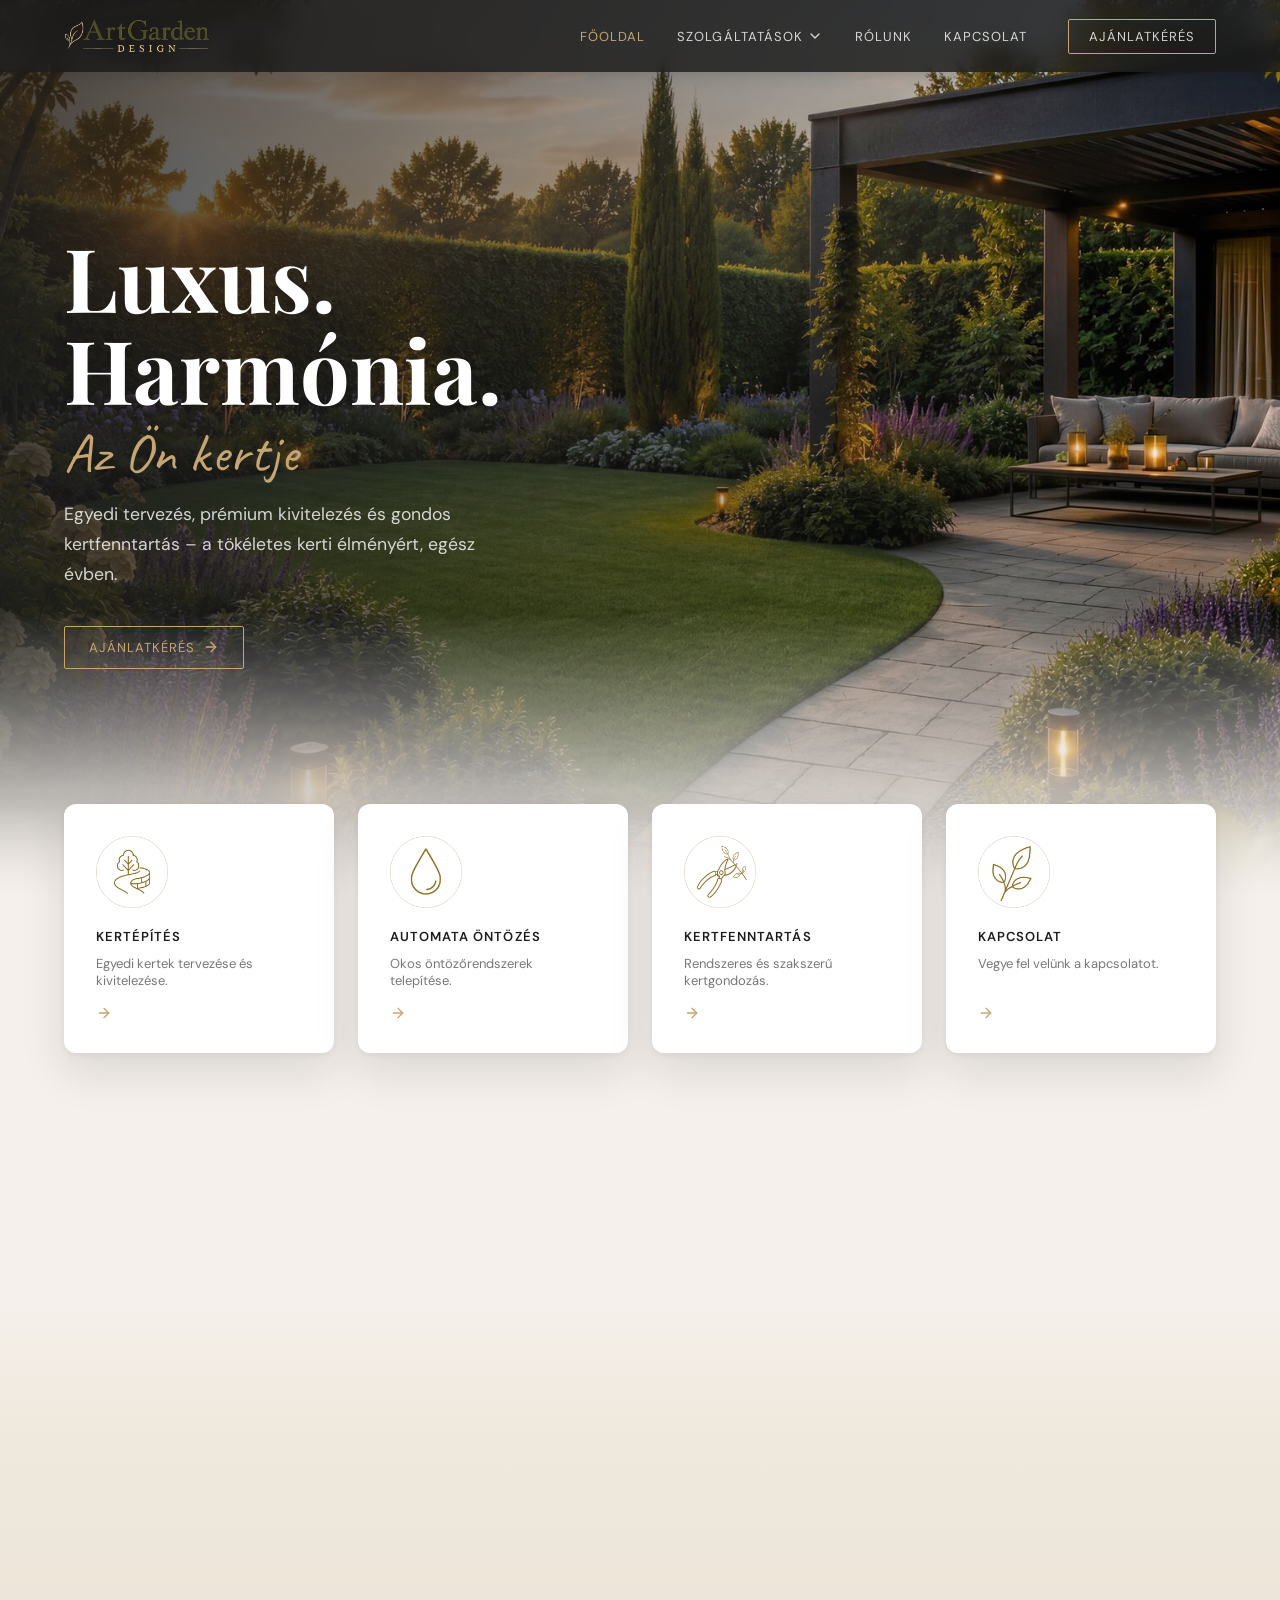
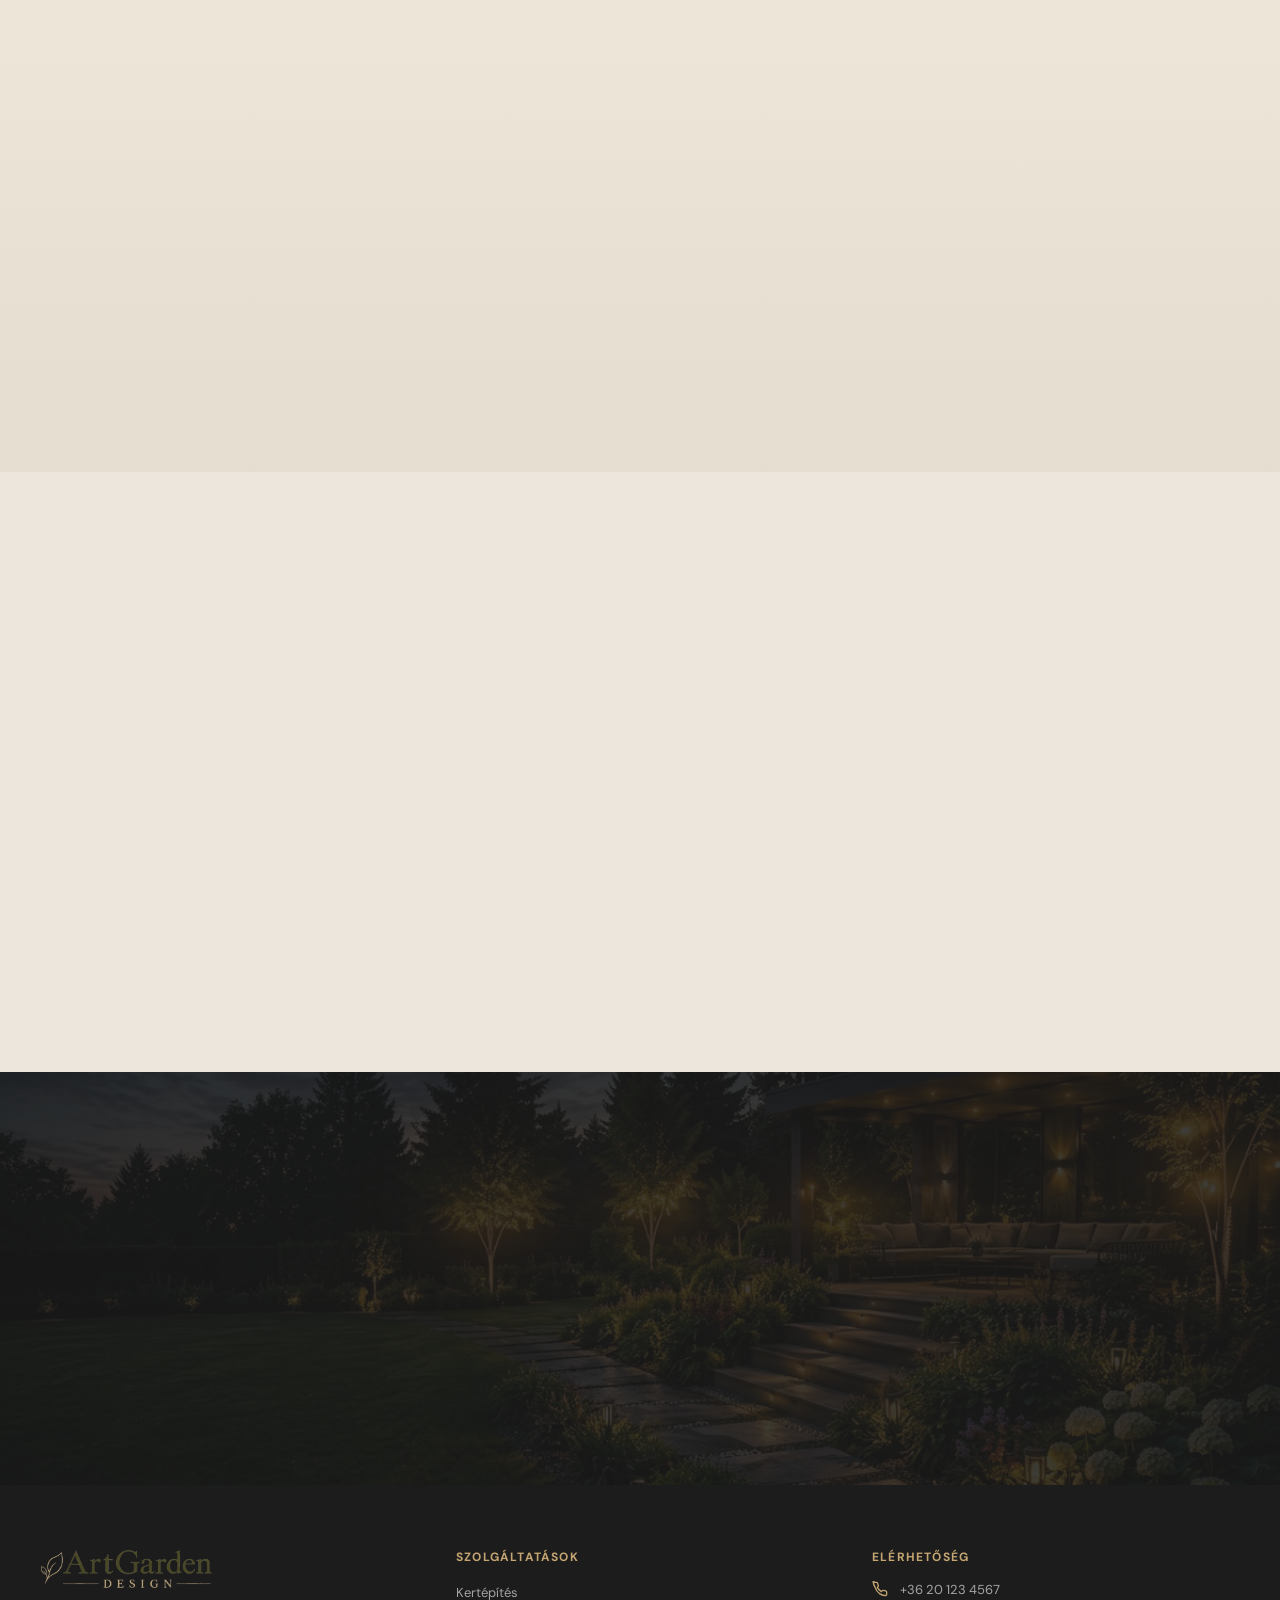
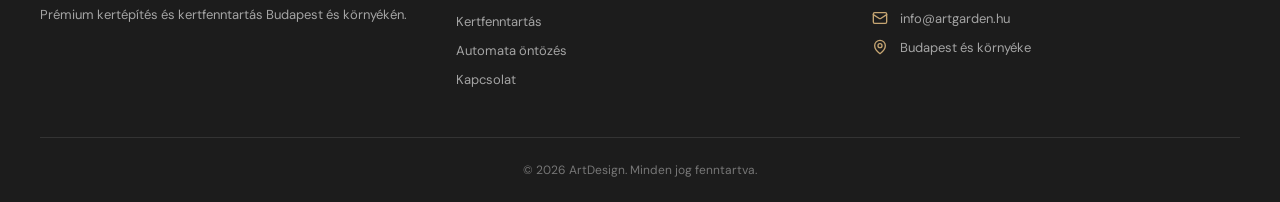
==== commit 717bed54: "d d" ====
--- a/index.html
+++ b/index.html
@@ -6,7 +6,7 @@
   <title>ArtDesign | Prémium kertépítés és kertfenntartás</title>
   <meta name="description" content="Egyedi tervezés, prémium kivitelezés és gondos kertfenntartás – a tökéletes kerti élményért, egész évben." />
   <link rel="icon" href="favicon.svg" />
-  <link rel="stylesheet" href="css/style.css?v=6" />
+  <link rel="stylesheet" href="css/style.css?v=26" />
 </head>
 <body>
 
@@ -270,6 +270,51 @@
           <div class="quality-icon"><img src="icons/eszkoz-82.png" alt="" /></div>
           <span>MEGBÍZHATÓ SZAKÉRTELEM</span>
         </div>
+      </div>
+    </div>
+  </section>
+
+  <!-- Service Highlights -->
+  <section class="desktop-service-highlights" aria-label="Szolgáltatás ajánlatkérés">
+    <div class="container">
+      <div class="desktop-service-highlights-intro fade-in">
+        <p class="about-overline">VÁLASSZON IRÁNYT</p>
+        <h2>Kertje minden részlete nálunk kezdődik.</h2>
+      </div>
+
+      <div class="desktop-service-highlight-grid">
+        <a href="kertepites.html" class="desktop-service-highlight-card fade-in" data-delay="0">
+          <img src="images/kertépítés_3.jpg" alt="Kerti ösvény éjszaka" />
+          <span class="desktop-service-highlight-shade"></span>
+          <span class="desktop-service-highlight-content">
+            <span class="desktop-service-highlight-label">Kertépítés</span>
+            <span class="desktop-service-highlight-title">Készítsük el együtt az Ön álomkertjét.</span>
+            <span class="desktop-service-highlight-text">Kérjen személyre szabott ajánlatot még ma!</span>
+          </span>
+          <span class="desktop-service-highlight-arrow" data-icon="arrowRight" style="display:inline-flex;width:18px;height:18px;"></span>
+        </a>
+
+        <a href="kertfenntartas.html" class="desktop-service-highlight-card fade-in" data-delay="0.1">
+          <img src="images/kertfenntartás_2.jpg" alt="Gondozott kert részlete" />
+          <span class="desktop-service-highlight-shade"></span>
+          <span class="desktop-service-highlight-content">
+            <span class="desktop-service-highlight-label">Kertfenntartás</span>
+            <span class="desktop-service-highlight-title">Élvezze kertje szépségét, mi gondoskodunk róla.</span>
+            <span class="desktop-service-highlight-text">Bízza ránk kertje fenntartását, és élvezze a tökéletes harmóniát minden nap.</span>
+          </span>
+          <span class="desktop-service-highlight-arrow" data-icon="arrowRight" style="display:inline-flex;width:18px;height:18px;"></span>
+        </a>
+
+        <a href="automata-ontozes.html" class="desktop-service-highlight-card fade-in" data-delay="0.2">
+          <img src="images/öntözés_4.jpg" alt="Automata öntözőrendszer működés közben" />
+          <span class="desktop-service-highlight-shade"></span>
+          <span class="desktop-service-highlight-content">
+            <span class="desktop-service-highlight-label">Automata öntözés</span>
+            <span class="desktop-service-highlight-title">Láthatatlan technológia. Látható eredmény.</span>
+            <span class="desktop-service-highlight-text">Élvezze a gyönyörű, egészséges kertet minden nap - mi gondoskodunk róla.</span>
+          </span>
+          <span class="desktop-service-highlight-arrow" data-icon="arrowRight" style="display:inline-flex;width:18px;height:18px;"></span>
+        </a>
       </div>
     </div>
   </section>
--- a/css/style.css
+++ b/css/style.css
@@ -3,7 +3,7 @@
    ============================================================ */
 
 /* ---------- Google Fonts ---------- */
-@import url('https://fonts.googleapis.com/css2?family=DM+Sans:ital,opsz,wght@0,9..40,300;0,9..40,400;0,9..40,500;0,9..40,600;0,9..40,700;1,9..40,400&family=Playfair+Display:ital,wght@0,400;0,500;0,600;0,700;1,400;1,500&display=swap');
+@import url('https://fonts.googleapis.com/css2?family=Caveat:wght@400;500&family=DM+Sans:ital,opsz,wght@0,9..40,300;0,9..40,400;0,9..40,500;0,9..40,600;0,9..40,700;1,9..40,400&family=Playfair+Display:ital,wght@0,400;0,500;0,600;0,700;1,400;1,500&display=swap');
 
 /* ---------- CSS Variables ---------- */
 :root {
@@ -16,6 +16,7 @@
   --dark-light: #2A2A2A;
   --font-sans: 'DM Sans', sans-serif;
   --font-display: 'Playfair Display', serif;
+  --font-handwritten: 'Caveat', cursive;
 }
 
 /* ---------- Reset & Base ---------- */
@@ -95,8 +96,14 @@
   box-shadow: 0 2px 20px rgba(0,0,0,.2);
 }
 .site-header.transparent { background: transparent; }
-/*.site-header.bg-dark-80 { background: rgba(28,28,28,.8); backdrop-filter: blur(4px); }
-*/
+.site-header.bg-dark-80 {
+  background: rgba(28,28,28,.82);
+  backdrop-filter: blur(10px);
+  box-shadow: 0 1px 18px rgba(0,0,0,.18);
+}
+.site-header.subpage-header.bg-dark-80 {
+  background: rgba(28,28,28,.9);
+}
 .header-inner {
   max-width: 1200px;
   margin: 0 auto;
@@ -112,6 +119,9 @@
   width: 150px;
   height: auto;
   display: block;
+}
+.site-header:not(.header-cream) .logo-final-img {
+  filter: brightness(1.16) contrast(1.12) drop-shadow(0 4px 16px rgba(0,0,0,.86));
 }
 
 .nav-desktop { display: none; align-items: center; gap: 32px; }
@@ -250,6 +260,24 @@
   pointer-events: none;
   z-index: 0;
 }
+.mobile-hero-bg::before {
+  content: "";
+  position: absolute;
+  top: 0;
+  left: -24%;
+  width: 70%;
+  height: 75%;
+  background: linear-gradient(90deg, rgba(0,0,0,1) 0%, rgba(0,0,0,.98) 58%, rgba(24,24,24,.72) 78%, rgba(70,70,70,0) 100%);
+  -webkit-mask-image:
+    linear-gradient(to bottom, black 0%, black 64%, rgba(0,0,0,.62) 76%, rgba(0,0,0,0) 96%),
+    radial-gradient(ellipse 125% 104% at 100% 44%, transparent 0%, transparent 24%, rgba(0,0,0,.35) 38%, rgba(0,0,0,.78) 50%, black 62%);
+  mask-image:
+    linear-gradient(to bottom, black 0%, black 64%, rgba(0,0,0,.62) 76%, rgba(0,0,0,0) 96%),
+    radial-gradient(ellipse 125% 104% at 100% 44%, transparent 0%, transparent 24%, rgba(0,0,0,.35) 38%, rgba(0,0,0,.78) 50%, black 62%);
+  -webkit-mask-composite: source-in;
+  mask-composite: intersect;
+  z-index: 1;
+}
 .mobile-hero-bg-img {
   position: absolute;
   top: 0; left: 0; right: 0;
@@ -263,10 +291,19 @@
 .mobile-hero-bg-img::before {
   content: "";
   position: absolute;
-  inset: 0;
-  background: radial-gradient(circle 1500px at -200px 40%, rgba(0,0,0,.90) 0%, rgba(0,0,0,.90) 20%, rgba(0,0,0,.2) 25%, transparent 100%);
-  -webkit-mask-image: linear-gradient(to bottom, black 70%, transparent 85%);
-  mask-image: linear-gradient(to bottom, black 70%, transparent 85%);
+  top: 0;
+  bottom: 0;
+  left: -22%;
+  width: 62%;
+  background: linear-gradient(90deg, rgba(0,0,0,1) 0%, rgba(0,0,0,1) 66%, rgba(16,16,16,.86) 78%, rgba(42,42,42,.38) 92%, rgba(70,70,70,0) 100%);
+  -webkit-mask-image:
+    linear-gradient(to bottom, black 0%, black 64%, rgba(0,0,0,.62) 76%, rgba(0,0,0,0) 96%),
+    radial-gradient(ellipse 118% 106% at 100% 44%, transparent 0%, transparent 22%, rgba(0,0,0,.32) 36%, rgba(0,0,0,.82) 50%, black 64%);
+  mask-image:
+    linear-gradient(to bottom, black 0%, black 64%, rgba(0,0,0,.62) 76%, rgba(0,0,0,0) 96%),
+    radial-gradient(ellipse 118% 106% at 100% 44%, transparent 0%, transparent 22%, rgba(0,0,0,.32) 36%, rgba(0,0,0,.82) 50%, black 64%);
+  -webkit-mask-composite: source-in;
+  mask-composite: intersect;
   z-index: 1;
   pointer-events: none;
 }
@@ -274,7 +311,9 @@
   content: "";
   position: absolute;
   inset: 0;
-  background: rgba(0,0,0,.22);
+  background:
+    linear-gradient(to bottom, rgba(0,0,0,0) 0%, rgba(0,0,0,0) 58%, rgba(28,28,28,.18) 68%, rgba(245,240,235,.08) 78%, rgba(245,240,235,0) 92%),
+    rgba(0,0,0,.22);
 }
 .mobile-hero-fade {
   position: absolute;
@@ -296,17 +335,7 @@
   padding: 0 20px 12px;
 }
 .mobile-hero-text::before {
-  content: "";
-  position: absolute;
-  left: 50%;
-  top: 50%;
-  width: min(92vw, 420px);
-  height: min(48vh, 280px);
-  transform: translate(-50%, -50%);
-  background: radial-gradient(ellipse at center, rgba(0,0,0,.62) 0%, rgba(0,0,0,.35) 52%, rgba(0,0,0,0) 100%);
-  filter: blur(16px);
-  z-index: -1;
-  pointer-events: none;
+  display: none;
 }
 .mobile-hero-text h1 {
   font-family: var(--font-display);
@@ -317,10 +346,13 @@
   text-shadow: 0 4px 20px rgba(0,0,0,.9), 0 1px 6px rgba(0,0,0,.75);
 }
 .mobile-hero-text .gold-sub {
-  font-family: var(--font-display);
-  font-style: italic;
+  font-family: var(--font-handwritten);
+  font-style: normal;
+  font-weight: 400;
   color: var(--gold);
-  font-size: clamp(0.85rem, 3.5vw, 1.125rem);
+  font-size: clamp(1.25rem, 5vw, 1.7rem);
+  line-height: 1;
+  letter-spacing: 0.01em;
   margin: 6px 0 8px;
   text-shadow: 0 3px 16px rgba(0,0,0,.82), 0 1px 6px rgba(0,0,0,.65);
 }
@@ -340,18 +372,7 @@
   isolation: isolate;
 }
 .mobile-hero-text .btn::before {
-  content: "";
-  position: absolute;
-  left: 50%;
-  top: 50%;
-  width: calc(100% + 34px);
-  height: calc(100% + 22px);
-  transform: translate(-50%, -50%);
-  border-radius: 999px;
-  background: radial-gradient(ellipse at center, rgba(0,0,0,.74) 0%, rgba(0,0,0,.4) 55%, rgba(0,0,0,0) 100%);
-  filter: blur(8px);
-  z-index: -1;
-  pointer-events: none;
+  display: none;
 }
 
 .mobile-bottom {
@@ -379,7 +400,7 @@
   border-radius: 8px;
   padding: 10px;
   box-shadow: 0 1px 3px rgba(0,0,0,.08);
-  height: 100px;
+  min-height: 104px;
   overflow: hidden;
   transition: transform 0.14s ease, box-shadow 0.14s ease;
   -webkit-tap-highlight-color: transparent;
@@ -389,19 +410,22 @@
   box-shadow: 0 1px 6px rgba(0,0,0,.14);
 }
 .mobile-service-card img {
-  width: 64px; height: 64px;
+  width: 58px; height: 58px;
   object-fit: contain;
   flex-shrink: 0;
 }
 .mobile-service-info { flex: 1; min-width: 0; display: flex; flex-direction: column; justify-content: center; }
 .mobile-service-title {
-  font-size: 10px;
-  font-weight:500;
-  letter-spacing: 0.04em;
+  font-size: clamp(7px, 2.05vw, 9px);
+  font-weight: 600;
+  letter-spacing: 0.02em;
+  line-height: 1.16;
   color:#2A2A2A;          /*var(--dark);*/
-  margin-bottom: 2px;
-  transform: translateY(-6px);
+  margin-bottom: 5px;
   font-family:'Times New Roman', Times, serif;
+  overflow-wrap: normal;
+  word-break: keep-all;
+  text-wrap: balance;
 }
 .mobile-service-divider {
   width: 24px; height: 1px;
@@ -409,10 +433,10 @@
   margin-bottom: 4px;
 }
 .mobile-service-desc {
-  font-size: 9px;
+  font-size: clamp(7px, 2vw, 9px);
   color: rgb(41, 41, 41);/*rgba(28,28,28,.6);*/
-  line-height: 1.3;
-  transform: translateY(6px);
+  line-height: 1.28;
+  overflow-wrap: anywhere;
 }
 .mobile-service-arrow {
   position: absolute;
@@ -466,21 +490,41 @@
   align-items: center;
   overflow: hidden;
 }
+.desktop-hero::after {
+  content: "";
+  position: absolute;
+  left: 0;
+  right: 0;
+  bottom: 0;
+  height: 32vh;
+  min-height: 220px;
+  background: linear-gradient(to bottom, rgba(245,240,235,0), rgba(245,240,235,.72) 62%, var(--cream) 100%);
+  z-index: 1;
+  pointer-events: none;
+}
 .hero-bg-img {
   position: absolute;
   inset: 0;
+  z-index: 0;
 }
 .hero-bg-img img {
   width: 100%; height: 100%;
   object-fit: cover;
-}
+  object-position: center;
+}
+.service-hero .hero-bg-img img[src*="kertépítés_5"] { object-position: center 46%; }
+.service-hero .hero-bg-img img[src*="kertfenntartás_1"] { object-position: 62% center; }
+.service-hero .hero-bg-img img[src*="öntözés_3"] { object-position: 58% center; }
+.service-hero .hero-bg-img img[src*="kapcsolat_1"] { object-position: 58% center; }
 .hero-overlay-lr {
   position: absolute;
   inset: 0;
   background: linear-gradient(to right, rgba(28,28,28,.8), rgba(28,28,28,.4) 50%, transparent);
+  z-index: 1;
 }
 .hero-content {
   position: relative;
+  z-index: 2;
   max-width: 1200px;
   margin: 0 auto;
   padding: 128px 24px;
@@ -494,11 +538,14 @@
   color: #fff;
 }
 .hero-text .gold-italic {
-  font-family: var(--font-display);
-  font-size: clamp(1.5rem, 3vw, 2rem);
+  font-family: var(--font-handwritten);
+  font-size: clamp(2.25rem, 4.3vw, 3.4rem);
   color: var(--gold);
-  font-style: italic;
-  margin: 12px 0 20px;
+  font-style: normal;
+  font-weight: 400;
+  line-height: 1;
+  letter-spacing: 0.01em;
+  margin: 10px 0 20px;
 }
 .hero-text .desc {
   color: rgba(255,255,255,.8);
@@ -509,22 +556,37 @@
 }
 
 /* ---------- Services Grid (desktop home) ---------- */
-.services-section { padding: 80px 0; background: var(--cream); }
+.services-section {
+  position: relative;
+  z-index: 3;
+  margin-top: -96px;
+  padding: 0 0 80px;
+  background: linear-gradient(to bottom, rgba(245,240,235,0), var(--cream) 120px);
+}
 .services-grid {
   display: grid;
   grid-template-columns: repeat(4, 1fr);
   gap: 24px;
+  align-items: stretch;
+}
+.services-grid > div {
+  display: flex;
 }
 .service-card {
   background: #fff;
   border-radius: 12px;
   padding: 32px;
-  box-shadow: 0 1px 3px rgba(0,0,0,.06);
-  transition: box-shadow 0.3s;
+  box-shadow: 0 18px 45px rgba(28,28,28,.12), 0 2px 6px rgba(28,28,28,.06);
+  transition: box-shadow 0.3s, transform 0.3s;
   display: flex;
   flex-direction: column;
-}
-.service-card:hover { box-shadow: 0 8px 24px rgba(0,0,0,.1); }
+  width: 100%;
+  height: 100%;
+}
+.service-card:hover {
+  transform: translateY(-4px);
+  box-shadow: 0 24px 54px rgba(28,28,28,.16), 0 4px 10px rgba(28,28,28,.08);
+}
 .service-card-icon {
   display: flex; align-items: center; justify-content: center;
   align-self: flex-start;
@@ -568,6 +630,103 @@
   letter-spacing: 0.08em;
   text-transform: uppercase;
   color: var(--dark);
+}
+
+/* ---------- Desktop Service Highlights ---------- */
+.desktop-service-highlights {
+  padding: 88px 0 96px;
+  background:
+    linear-gradient(180deg, var(--cream) 0%, #efe8dc 18%, #e5ddcf 100%);
+  overflow: hidden;
+}
+.desktop-service-highlights-intro {
+  max-width: 640px;
+  margin-bottom: 34px;
+}
+.desktop-service-highlights-intro .about-overline {
+  color: var(--gold);
+}
+.desktop-service-highlights-intro h2 {
+  color: var(--dark);
+  font-family: var(--font-display);
+  font-size: clamp(2rem, 3.4vw, 3rem);
+  font-weight: 400;
+  line-height: 1.12;
+}
+.desktop-service-highlight-grid {
+  display: grid;
+  grid-template-columns: repeat(3, 1fr);
+  gap: 24px;
+  align-items: stretch;
+}
+.desktop-service-highlight-card {
+  position: relative;
+  min-height: 430px;
+  border-radius: 12px;
+  overflow: hidden;
+  display: flex;
+  align-items: flex-end;
+  isolation: isolate;
+  box-shadow: 0 24px 54px rgba(0,0,0,.28);
+}
+.desktop-service-highlight-card img {
+  position: absolute;
+  inset: 0;
+  width: 100%;
+  height: 100%;
+  object-fit: cover;
+  transform: scale(1.02);
+  transition: transform .45s ease;
+  z-index: -2;
+}
+.desktop-service-highlight-card:hover img {
+  transform: scale(1.07);
+}
+.desktop-service-highlight-shade {
+  position: absolute;
+  inset: 0;
+  background:
+    linear-gradient(180deg, rgba(16,18,16,.08) 0%, rgba(16,18,16,.38) 42%, rgba(16,18,16,.92) 100%),
+    linear-gradient(90deg, rgba(16,18,16,.72) 0%, rgba(16,18,16,.22) 68%, rgba(16,18,16,.1) 100%);
+  z-index: -1;
+}
+.desktop-service-highlight-content {
+  display: flex;
+  flex-direction: column;
+  padding: 32px;
+  width: 100%;
+  min-height: 210px;
+}
+.desktop-service-highlight-label {
+  color: var(--gold);
+  font-size: 11px;
+  font-weight: 700;
+  letter-spacing: .14em;
+  margin-bottom: 10px;
+  text-transform: uppercase;
+}
+.desktop-service-highlight-title {
+  color: #fff;
+  font-family: var(--font-display);
+  font-size: clamp(1.35rem, 1.9vw, 1.75rem);
+  line-height: 1.18;
+  margin-bottom: 12px;
+}
+.desktop-service-highlight-text {
+  color: rgba(255,255,255,.76);
+  font-size: 14px;
+  line-height: 1.55;
+  max-width: 330px;
+}
+.desktop-service-highlight-arrow {
+  position: absolute;
+  right: 28px;
+  bottom: 28px;
+  color: var(--gold);
+  transition: transform .25s ease;
+}
+.desktop-service-highlight-card:hover .desktop-service-highlight-arrow {
+  transform: translateX(6px);
 }
 
 /* ---------- About Section ---------- */
@@ -790,6 +949,7 @@
 }
 .feature-icon img { width: 28px; height: 28px; object-fit: contain; }
 .feature-icon img[src="icons/okos.svg"] { width: 36px; height: 36px; }
+.feature-icon img[src="icons/ikon-kertfenntartas-feature.png"] { width: 44px; height: 44px; }
 .feature-title {
   font-size: 11px;
   font-weight: 600;
@@ -874,6 +1034,16 @@
   box-shadow: 0 4px 12px rgba(0,0,0,.1);
 }
 .content-img img { width: 100%; height: 100%; object-fit: cover; transition: transform 0.5s; }
+.content-img img[src*="kertépítés_1"],
+.content-img img[src*="kertépítés_2"],
+.content-img img[src*="kertfenntartás_4"],
+.content-img img[src*="öntözés_1"] {
+  object-position: center 38%;
+}
+.content-img img[src*="öntözés_2"],
+.content-img img[src*="kertfenntartás_3"] {
+  object-position: center 45%;
+}
 .content-img:hover img { transform: scale(1.05); }
 
 /* ---------- Process Steps ---------- */
@@ -1275,6 +1445,11 @@
   .site-header.menu-open .hero-logo,
   .site-header.logo-compact .hero-logo {
     transform: none !important;
+    filter: none;
+  }
+  .site-header.menu-open .hero-logo::before,
+  .site-header.logo-compact .hero-logo::before {
+    display: none;
   }
   .site-header.menu-open .hero-logo .logo-final-img,
   .site-header.logo-compact .hero-logo .logo-final-img {
@@ -1317,7 +1492,7 @@
     font-size: clamp(1.25rem, 6.4vw, 1.9rem);
   }
   .mobile-hero-text .gold-sub {
-    font-size: clamp(0.75rem, 3.1vw, 0.95rem);
+    font-size: clamp(1.05rem, 4.3vw, 1.35rem);
     margin: 4px 0 6px;
   }
   .mobile-hero-text .desc {
